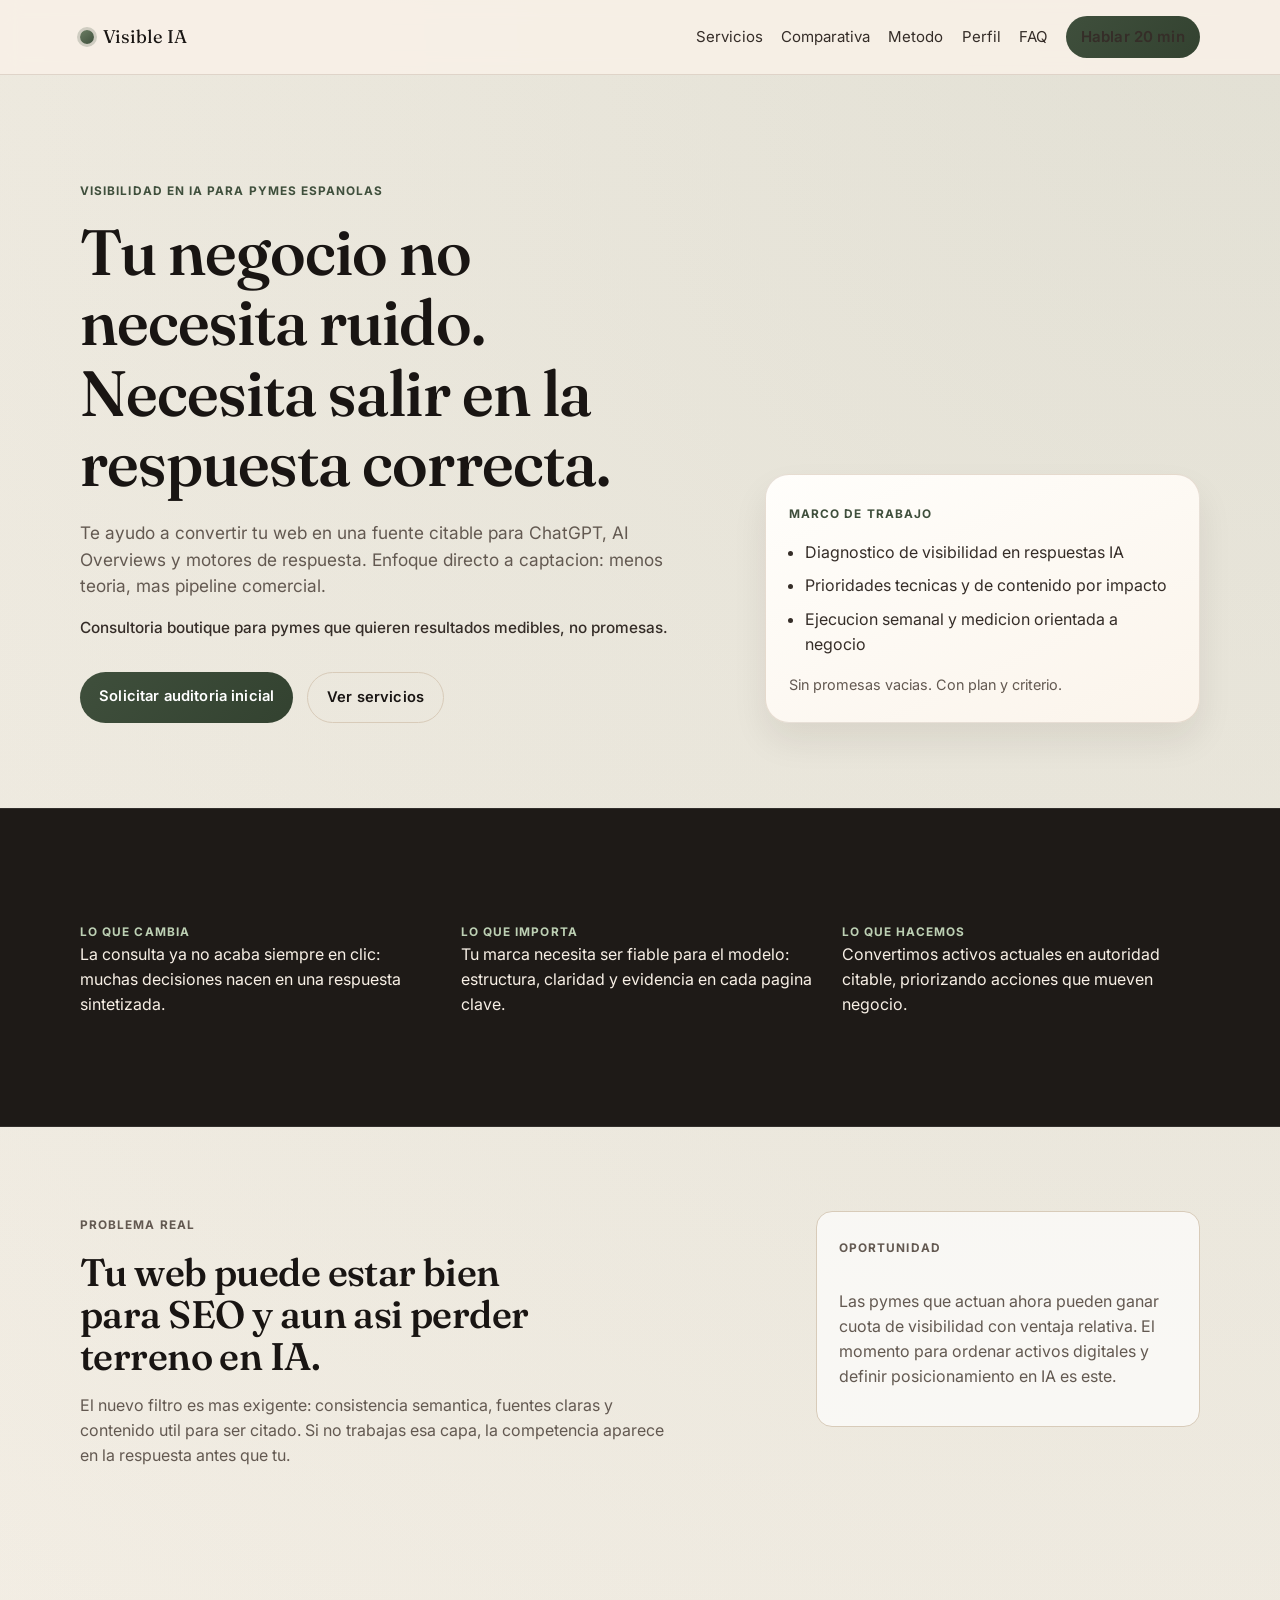
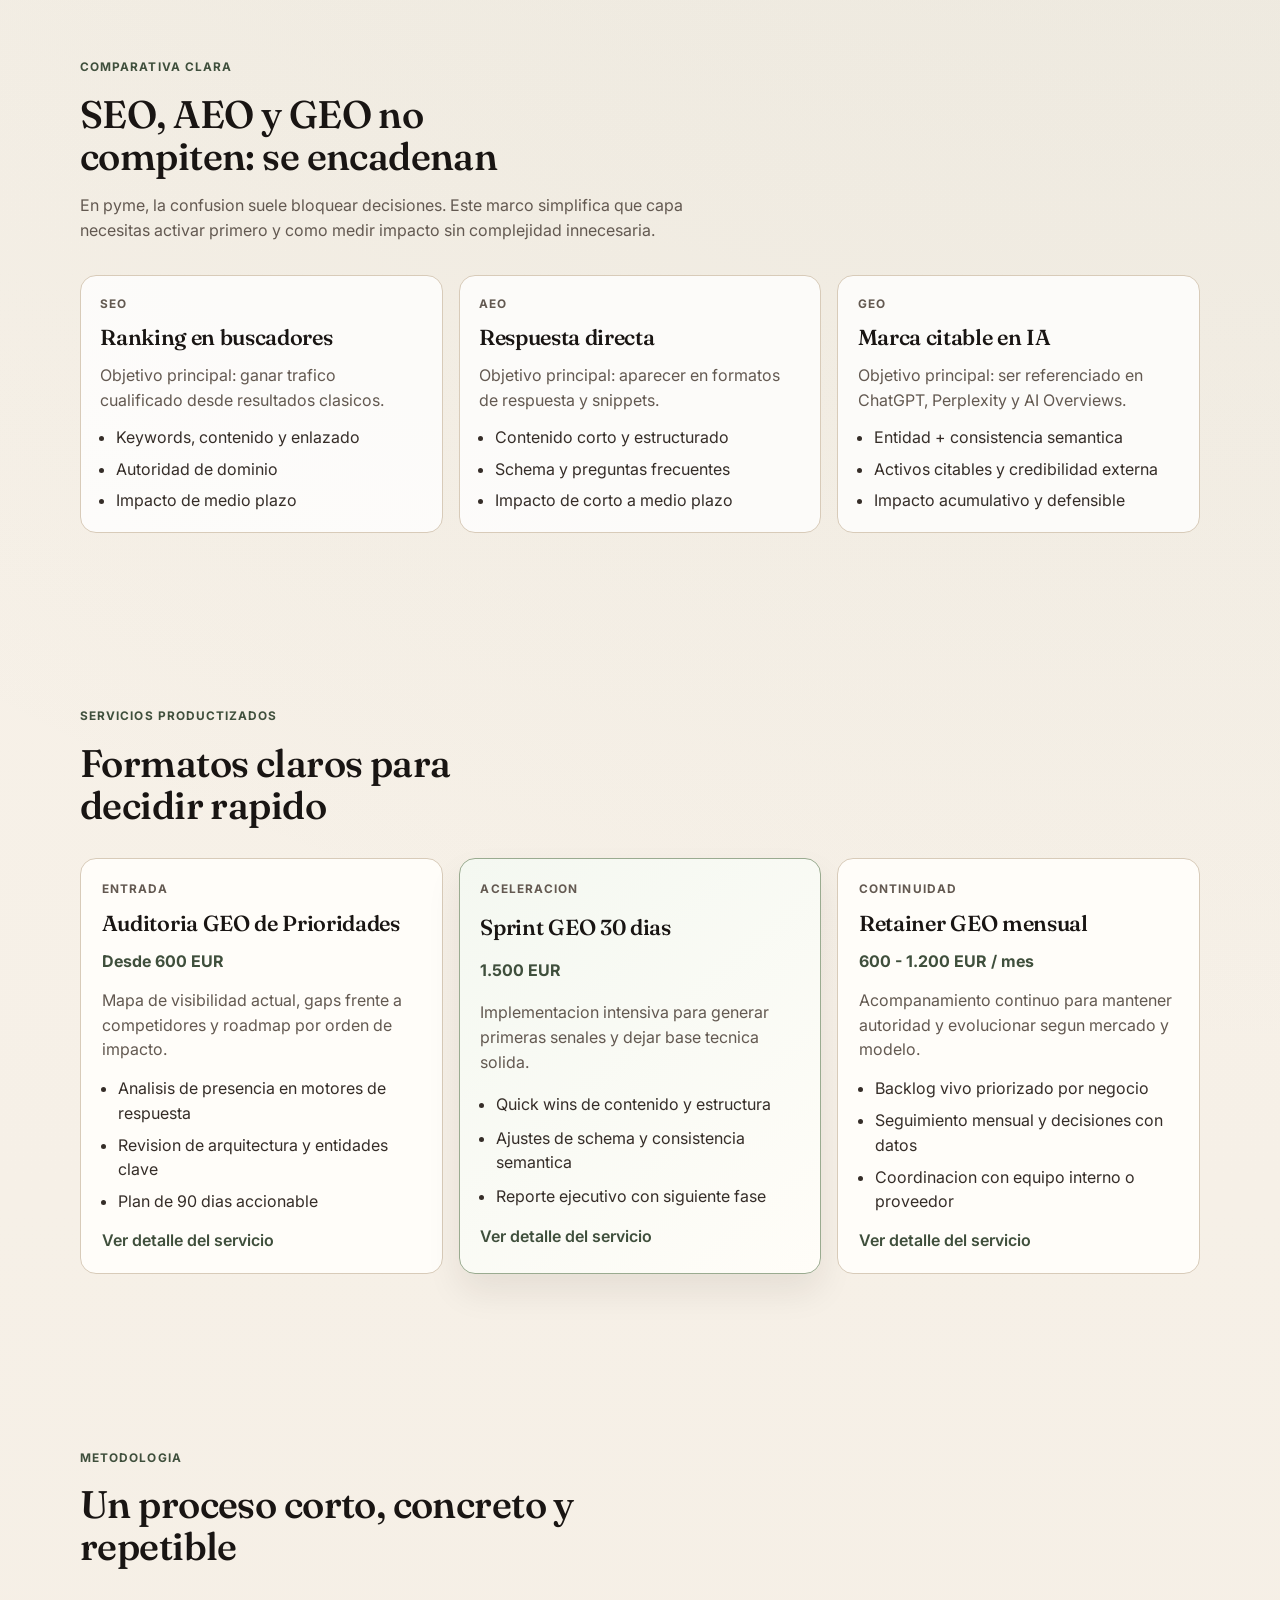
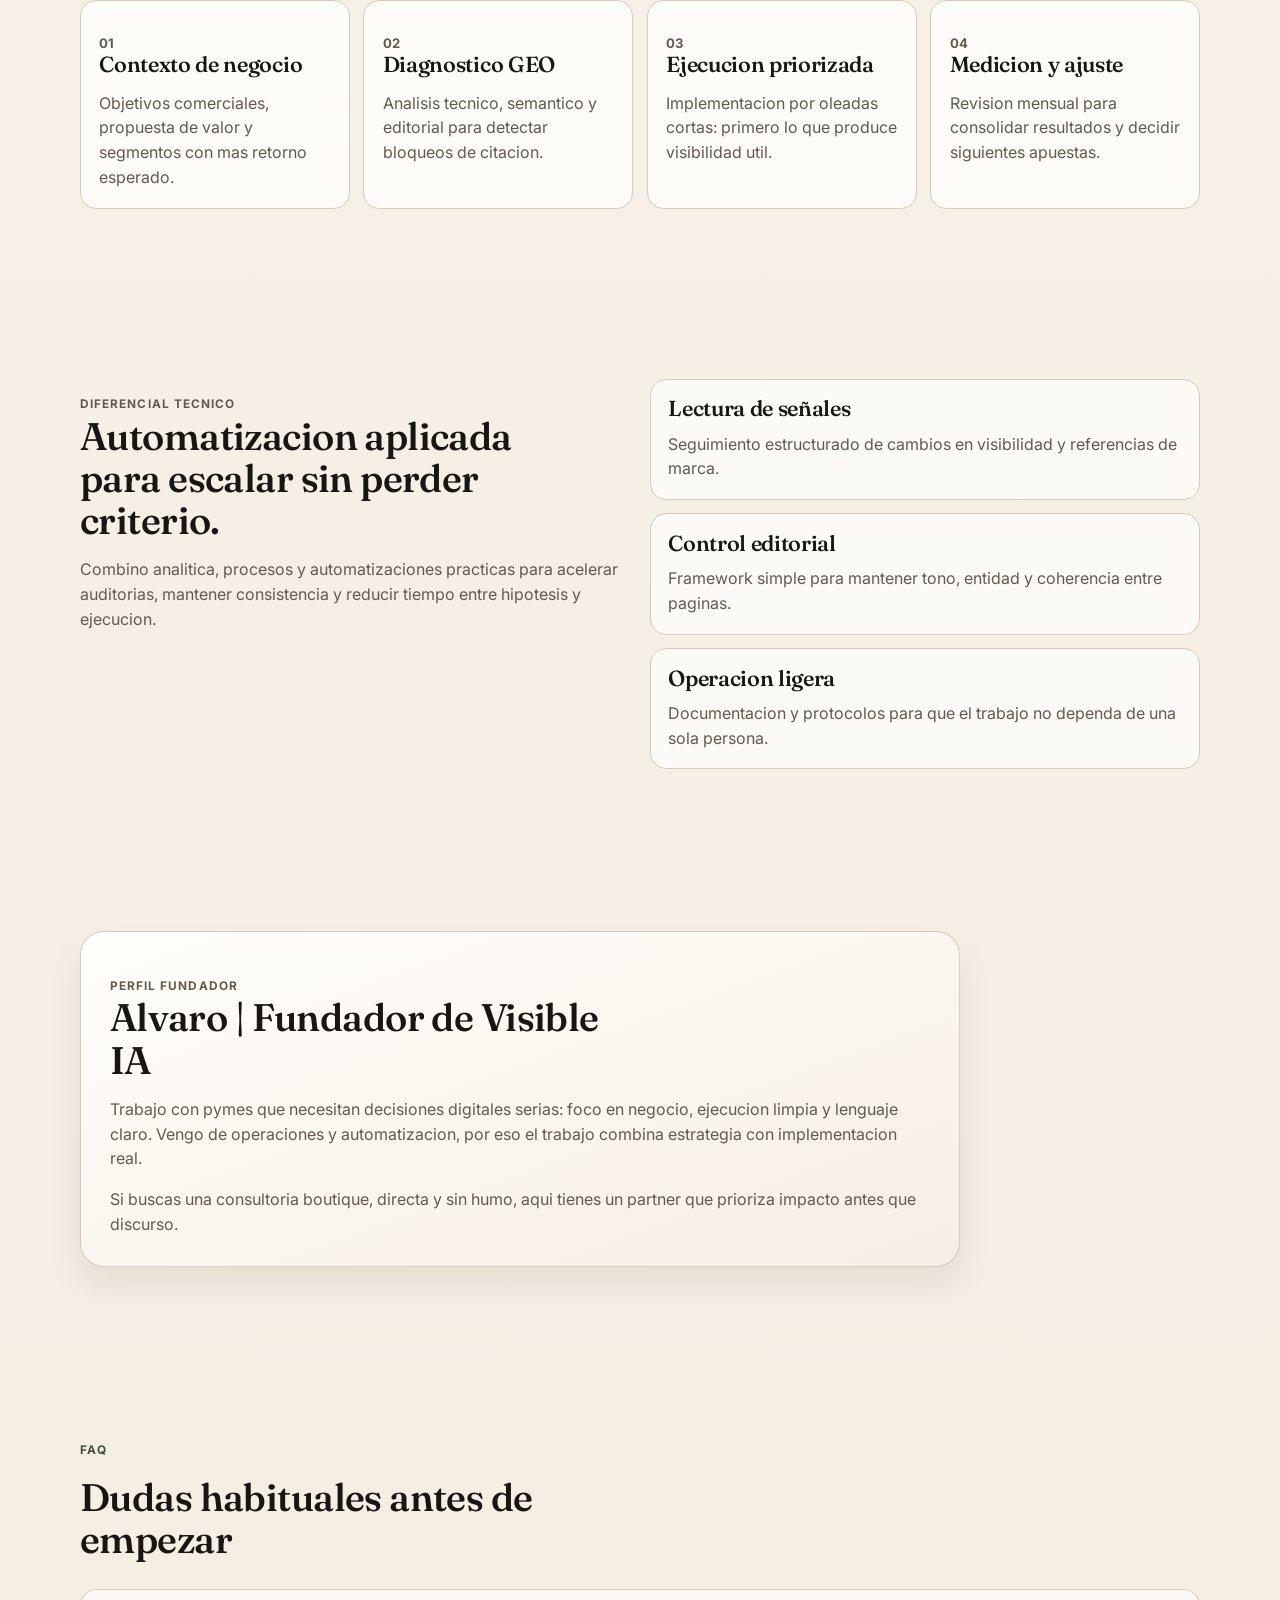
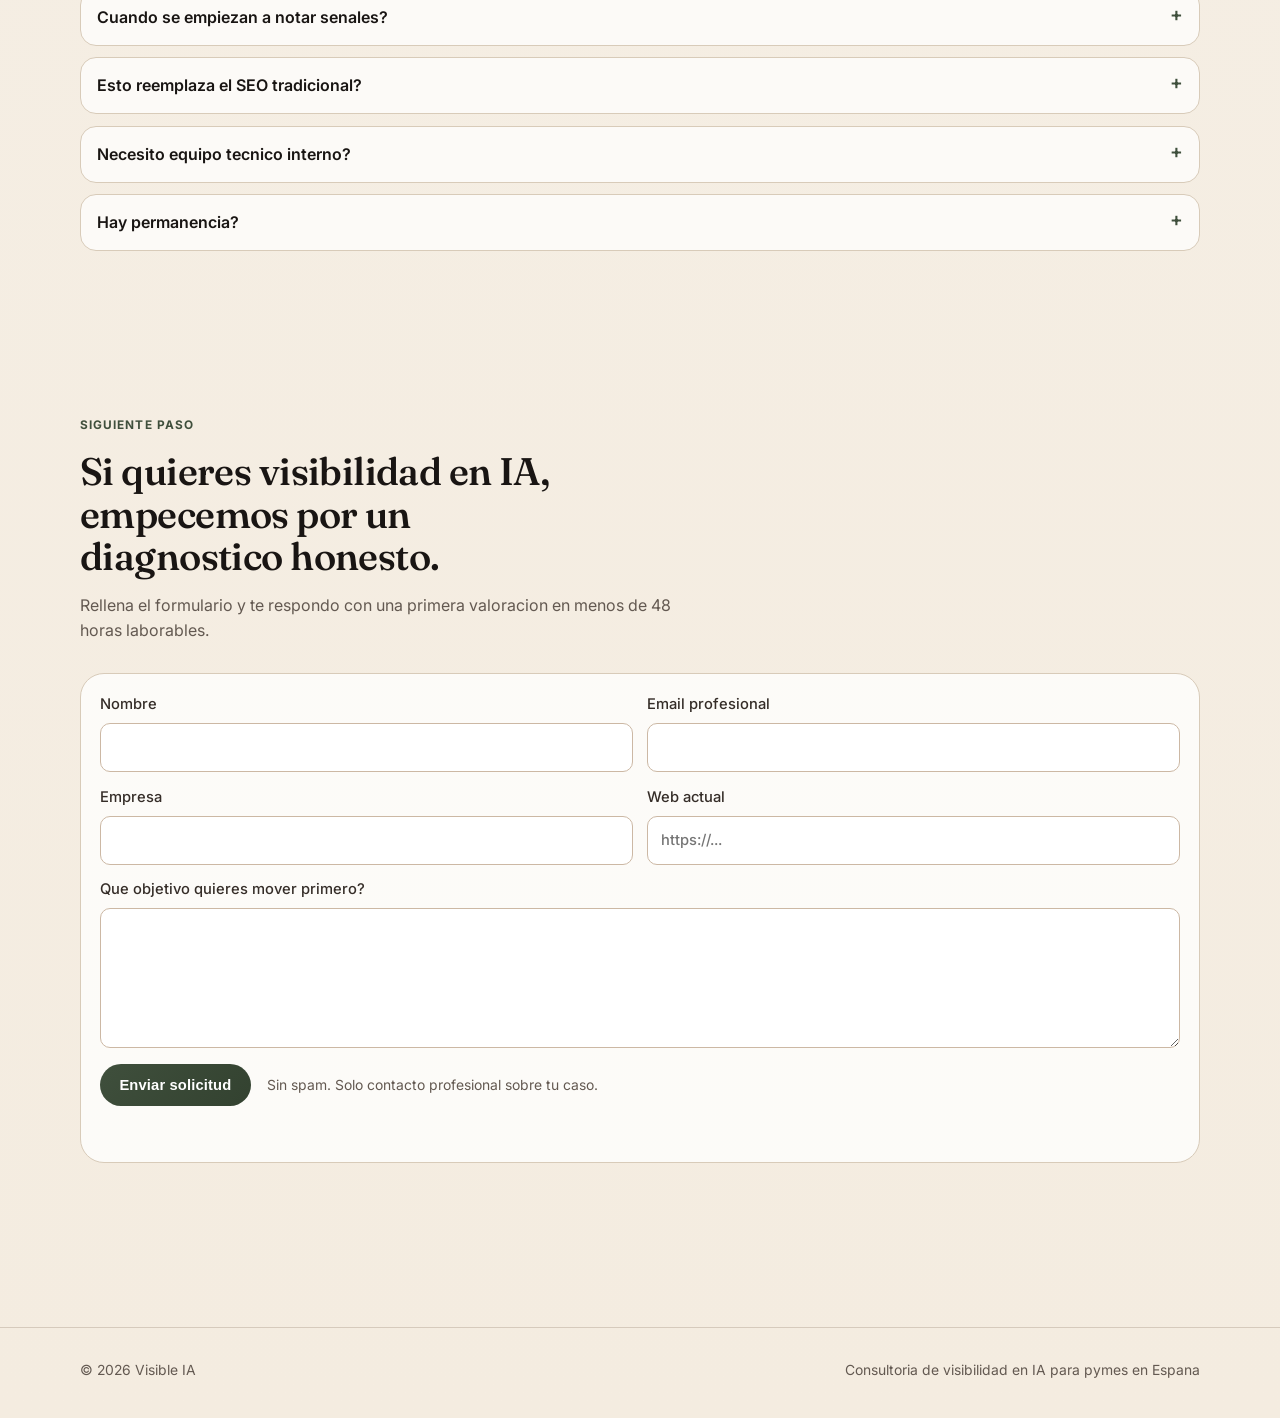
==== index.html @ 73c17ad8 "Add files via upload" ====
<!doctype html>
<html lang="es">
  <head>
    <meta charset="UTF-8" />
    <meta name="viewport" content="width=device-width, initial-scale=1.0" />
    <title>Visible IA | Consultoria de Visibilidad en IA para pymes</title>
    <meta
      name="description"
      content="Visible IA ayuda a pymes espanolas a ganar visibilidad en ChatGPT, Google AI Overviews y Perplexity con estrategia, ejecucion y foco en negocio."
    />
    <link rel="canonical" href="https://visibleia.es/" />
    <link rel="preconnect" href="https://fonts.googleapis.com" />
    <link rel="preconnect" href="https://fonts.gstatic.com" crossorigin />
    <link
      href="https://fonts.googleapis.com/css2?family=Fraunces:opsz,wght,SOFT,WONK@9..144,400..700,100,0..1&family=Inter:wght@400;500;600;700&display=swap"
      rel="stylesheet"
    />
    <link rel="stylesheet" href="./styles.css" />
    <script type="application/ld+json">
      {
        "@context": "https://schema.org",
        "@type": "ProfessionalService",
        "name": "Visible IA",
        "url": "https://visibleia.es/",
        "description": "Consultoria de visibilidad en IA para pymes espanolas.",
        "areaServed": "ES",
        "serviceType": "Consultoria de visibilidad en motores de respuesta IA",
        "founder": {
          "@type": "Person",
          "name": "Alvaro"
        }
      }
    </script>
  </head>
  <body>
    <a class="skip-link" href="#contenido">Saltar al contenido</a>
    <header class="topbar" id="inicio">
      <div class="shell topbar-inner">
        <a class="brand" href="#inicio" aria-label="Inicio Visible IA">
          <span class="brand-mark"></span>
          Visible IA
        </a>
        <button
          class="menu-toggle"
          type="button"
          aria-expanded="false"
          aria-controls="main-nav"
          aria-label="Abrir menu principal"
        >
          Menu
        </button>
        <nav id="main-nav" class="main-nav">
          <a href="#servicios">Servicios</a>
          <a href="#comparativa">Comparativa</a>
          <a href="#metodo">Metodo</a>
          <a href="#fundador">Perfil</a>
          <a href="#faq">FAQ</a>
          <a href="#contacto" class="btn btn-small">Hablar 20 min</a>
        </nav>
      </div>
    </header>

    <main id="contenido">
      <section class="hero shell">
        <div class="hero-copy">
          <p class="eyebrow">Visibilidad en IA para pymes espanolas</p>
          <h1>Tu negocio no necesita ruido. Necesita salir en la respuesta correcta.</h1>
          <p class="lead">
            Te ayudo a convertir tu web en una fuente citable para ChatGPT, AI
            Overviews y motores de respuesta. Enfoque directo a captacion: menos
            teoria, mas pipeline comercial.
          </p>
          <p class="hero-proof">
            Consultoria boutique para pymes que quieren resultados medibles, no promesas.
          </p>
          <div class="hero-actions">
            <a class="btn" href="#contacto">Solicitar auditoria inicial</a>
            <a class="btn btn-ghost" href="#servicios">Ver servicios</a>
          </div>
        </div>
        <aside class="hero-panel" aria-label="Contexto de impacto GEO">
          <p class="panel-label">Marco de trabajo</p>
          <ul>
            <li>Diagnostico de visibilidad en respuestas IA</li>
            <li>Prioridades tecnicas y de contenido por impacto</li>
            <li>Ejecucion semanal y medicion orientada a negocio</li>
          </ul>
          <div class="panel-footnote">Sin promesas vacias. Con plan y criterio.</div>
        </aside>
      </section>

      <section class="insights-band">
        <div class="shell insights-grid">
          <article>
            <p class="insight-kicker">Lo que cambia</p>
            <p>La consulta ya no acaba siempre en clic: muchas decisiones nacen en una respuesta sintetizada.</p>
          </article>
          <article>
            <p class="insight-kicker">Lo que importa</p>
            <p>Tu marca necesita ser fiable para el modelo: estructura, claridad y evidencia en cada pagina clave.</p>
          </article>
          <article>
            <p class="insight-kicker">Lo que hacemos</p>
            <p>Convertimos activos actuales en autoridad citable, priorizando acciones que mueven negocio.</p>
          </article>
        </div>
      </section>

      <section class="shell problem-opportunity" aria-labelledby="problema-oportunidad">
        <div>
          <p class="section-label">Problema real</p>
          <h2 id="problema-oportunidad">Tu web puede estar bien para SEO y aun asi perder terreno en IA.</h2>
          <p>
            El nuevo filtro es mas exigente: consistencia semantica, fuentes claras y contenido util para ser citado.
            Si no trabajas esa capa, la competencia aparece en la respuesta antes que tu.
          </p>
        </div>
        <div class="opportunity-card">
          <p class="section-label">Oportunidad</p>
          <p>
            Las pymes que actuan ahora pueden ganar cuota de visibilidad con ventaja relativa.
            El momento para ordenar activos digitales y definir posicionamiento en IA es este.
          </p>
        </div>
      </section>

      <section class="shell comparison" id="comparativa">
        <div class="section-head">
          <p class="section-label">Comparativa clara</p>
          <h2>SEO, AEO y GEO no compiten: se encadenan</h2>
          <p>
            En pyme, la confusion suele bloquear decisiones. Este marco simplifica que capa
            necesitas activar primero y como medir impacto sin complejidad innecesaria.
          </p>
        </div>
        <div class="comparison-grid" role="list" aria-label="Comparativa SEO AEO GEO">
          <article class="comparison-card" role="listitem">
            <p class="card-tag">SEO</p>
            <h3>Ranking en buscadores</h3>
            <p>Objetivo principal: ganar trafico cualificado desde resultados clasicos.</p>
            <ul>
              <li>Keywords, contenido y enlazado</li>
              <li>Autoridad de dominio</li>
              <li>Impacto de medio plazo</li>
            </ul>
          </article>
          <article class="comparison-card" role="listitem">
            <p class="card-tag">AEO</p>
            <h3>Respuesta directa</h3>
            <p>Objetivo principal: aparecer en formatos de respuesta y snippets.</p>
            <ul>
              <li>Contenido corto y estructurado</li>
              <li>Schema y preguntas frecuentes</li>
              <li>Impacto de corto a medio plazo</li>
            </ul>
          </article>
          <article class="comparison-card featured" role="listitem">
            <p class="card-tag">GEO</p>
            <h3>Marca citable en IA</h3>
            <p>Objetivo principal: ser referenciado en ChatGPT, Perplexity y AI Overviews.</p>
            <ul>
              <li>Entidad + consistencia semantica</li>
              <li>Activos citables y credibilidad externa</li>
              <li>Impacto acumulativo y defensible</li>
            </ul>
          </article>
        </div>
      </section>

      <section class="shell services" id="servicios">
        <div class="section-head">
          <p class="section-label">Servicios productizados</p>
          <h2>Formatos claros para decidir rapido</h2>
        </div>
        <div class="service-grid">
          <article class="service-card">
            <p class="card-tag">Entrada</p>
            <h3>Auditoria GEO de Prioridades</h3>
            <p class="price">Desde 600 EUR</p>
            <p>Mapa de visibilidad actual, gaps frente a competidores y roadmap por orden de impacto.</p>
            <ul>
              <li>Analisis de presencia en motores de respuesta</li>
              <li>Revision de arquitectura y entidades clave</li>
              <li>Plan de 90 dias accionable</li>
            </ul>
            <p><a class="link-service" href="./auditoria-visibilidad-ia.html">Ver detalle del servicio</a></p>
          </article>
          <article class="service-card featured">
            <p class="card-tag">Aceleracion</p>
            <h3>Sprint GEO 30 dias</h3>
            <p class="price">1.500 EUR</p>
            <p>Implementacion intensiva para generar primeras senales y dejar base tecnica solida.</p>
            <ul>
              <li>Quick wins de contenido y estructura</li>
              <li>Ajustes de schema y consistencia semantica</li>
              <li>Reporte ejecutivo con siguiente fase</li>
            </ul>
            <p><a class="link-service" href="./sprint-visibilidad-ia-30-dias.html">Ver detalle del servicio</a></p>
          </article>
          <article class="service-card">
            <p class="card-tag">Continuidad</p>
            <h3>Retainer GEO mensual</h3>
            <p class="price">600 - 1.200 EUR / mes</p>
            <p>Acompanamiento continuo para mantener autoridad y evolucionar segun mercado y modelo.</p>
            <ul>
              <li>Backlog vivo priorizado por negocio</li>
              <li>Seguimiento mensual y decisiones con datos</li>
              <li>Coordinacion con equipo interno o proveedor</li>
            </ul>
            <p><a class="link-service" href="./retainer-visibilidad-ia.html">Ver detalle del servicio</a></p>
          </article>
        </div>
      </section>

      <section class="shell method" id="metodo">
        <div class="section-head">
          <p class="section-label">Metodologia</p>
          <h2>Un proceso corto, concreto y repetible</h2>
        </div>
        <ol class="method-grid">
          <li>
            <p class="step-index">01</p>
            <h3>Contexto de negocio</h3>
            <p>Objetivos comerciales, propuesta de valor y segmentos con mas retorno esperado.</p>
          </li>
          <li>
            <p class="step-index">02</p>
            <h3>Diagnostico GEO</h3>
            <p>Analisis tecnico, semantico y editorial para detectar bloqueos de citacion.</p>
          </li>
          <li>
            <p class="step-index">03</p>
            <h3>Ejecucion priorizada</h3>
            <p>Implementacion por oleadas cortas: primero lo que produce visibilidad util.</p>
          </li>
          <li>
            <p class="step-index">04</p>
            <h3>Medicion y ajuste</h3>
            <p>Revision mensual para consolidar resultados y decidir siguientes apuestas.</p>
          </li>
        </ol>
      </section>

      <section class="shell technical-edge">
        <div class="edge-copy">
          <p class="section-label">Diferencial tecnico</p>
          <h2>Automatizacion aplicada para escalar sin perder criterio.</h2>
          <p>
            Combino analitica, procesos y automatizaciones practicas para acelerar auditorias,
            mantener consistencia y reducir tiempo entre hipotesis y ejecucion.
          </p>
        </div>
        <div class="edge-points">
          <article>
            <h3>Lectura de señales</h3>
            <p>Seguimiento estructurado de cambios en visibilidad y referencias de marca.</p>
          </article>
          <article>
            <h3>Control editorial</h3>
            <p>Framework simple para mantener tono, entidad y coherencia entre paginas.</p>
          </article>
          <article>
            <h3>Operacion ligera</h3>
            <p>Documentacion y protocolos para que el trabajo no dependa de una sola persona.</p>
          </article>
        </div>
      </section>

      <section class="shell founder" id="fundador">
        <div class="founder-card">
          <p class="section-label">Perfil fundador</p>
          <h2>Alvaro | Fundador de Visible IA</h2>
          <p>
            Trabajo con pymes que necesitan decisiones digitales serias: foco en negocio,
            ejecucion limpia y lenguaje claro. Vengo de operaciones y automatizacion, por eso
            el trabajo combina estrategia con implementacion real.
          </p>
          <p>
            Si buscas una consultoria boutique, directa y sin humo, aqui tienes un partner
            que prioriza impacto antes que discurso.
          </p>
        </div>
      </section>

      <section class="shell faq" id="faq">
        <div class="section-head">
          <p class="section-label">FAQ</p>
          <h2>Dudas habituales antes de empezar</h2>
        </div>
        <div class="faq-list">
          <details>
            <summary>Cuando se empiezan a notar senales?</summary>
            <p>Depende del punto de partida, pero normalmente se ven cambios iniciales entre 4 y 8 semanas.</p>
          </details>
          <details>
            <summary>Esto reemplaza el SEO tradicional?</summary>
            <p>No. GEO se apoya en SEO, pero adapta activos para que tambien sean utiles en motores generativos.</p>
          </details>
          <details>
            <summary>Necesito equipo tecnico interno?</summary>
            <p>No es obligatorio. Podemos trabajar con tu equipo actual o con proveedores externos.</p>
          </details>
          <details>
            <summary>Hay permanencia?</summary>
            <p>No. Cada servicio tiene alcance y entregables definidos para que decidas por resultados.</p>
          </details>
        </div>
      </section>

      <section class="shell closing-cta" id="contacto">
        <div class="section-head">
          <p class="section-label">Siguiente paso</p>
          <h2>Si quieres visibilidad en IA, empecemos por un diagnostico honesto.</h2>
          <p>Rellena el formulario y te respondo con una primera valoracion en menos de 48 horas laborables.</p>
        </div>
        <form id="lead-form" novalidate>
          <div class="form-grid">
            <label>
              Nombre
              <input type="text" name="nombre" autocomplete="name" required />
            </label>
            <label>
              Email profesional
              <input type="email" name="email" autocomplete="email" required />
            </label>
            <label>
              Empresa
              <input type="text" name="empresa" autocomplete="organization" required />
            </label>
            <label>
              Web actual
              <input type="url" name="web" placeholder="https://..." />
            </label>
            <label class="full">
              Que objetivo quieres mover primero?
              <textarea name="objetivo" rows="5" required></textarea>
            </label>
          </div>
          <div class="form-actions">
            <button class="btn" type="submit">Enviar solicitud</button>
            <p class="microcopy">Sin spam. Solo contacto profesional sobre tu caso.</p>
          </div>
          <p id="form-message" class="form-message" role="status" aria-live="polite"></p>
        </form>
      </section>
    </main>

    <footer>
      <div class="shell footer-inner">
        <p>© <span id="year"></span> Visible IA</p>
        <p>Consultoria de visibilidad en IA para pymes en Espana</p>
      </div>
    </footer>

    <script src="./script.js"></script>
  </body>
</html>
---- styles.css ----
:root {
  --cream: #f6f0e7;
  --cream-deep: #eadfce;
  --ink: #191513;
  --ink-soft: #352d28;
  --muted: #635951;
  --accent: #3f4f3c;
  --accent-soft: #6b7d63;
  --line: #d8cbb9;
  --card: #fffdf9;
  --ok: #2d6c4a;
  --error: #9d2c2c;
  --radius-s: 10px;
  --radius-m: 16px;
  --radius-l: 24px;
  --shadow: 0 18px 35px rgba(33, 23, 13, 0.08);
}

*,
*::before,
*::after {
  box-sizing: border-box;
}

html {
  scroll-behavior: smooth;
}

body {
  margin: 0;
  font-family: "Inter", sans-serif;
  color: var(--ink);
  line-height: 1.55;
  background:
    radial-gradient(circle at top right, rgba(107, 125, 99, 0.16), transparent 42%),
    linear-gradient(180deg, #f9f3ea 0%, var(--cream) 45%, #f4ece0 100%);
}

a {
  color: inherit;
}

.shell {
  width: min(1120px, 92vw);
  margin: 0 auto;
}

.skip-link {
  position: absolute;
  left: 1rem;
  top: -6rem;
  padding: 0.6rem 0.8rem;
  background: var(--ink);
  color: #fff;
  border-radius: var(--radius-s);
  text-decoration: none;
  z-index: 10;
}

.skip-link:focus-visible {
  top: 1rem;
}

.topbar {
  position: sticky;
  top: 0;
  z-index: 5;
  border-bottom: 1px solid rgba(129, 105, 86, 0.2);
  background: rgba(248, 241, 231, 0.87);
  backdrop-filter: blur(10px);
}

.topbar-inner {
  min-height: 74px;
  display: flex;
  align-items: center;
  justify-content: space-between;
  gap: 1rem;
}

.brand {
  display: inline-flex;
  align-items: center;
  gap: 0.55rem;
  text-decoration: none;
  font-family: "Fraunces", serif;
  font-size: 1.15rem;
}

.brand-mark {
  width: 14px;
  aspect-ratio: 1;
  border-radius: 50%;
  background: linear-gradient(140deg, var(--accent-soft), var(--accent));
  box-shadow: 0 0 0 3px rgba(63, 79, 60, 0.22);
}

.main-nav {
  display: flex;
  align-items: center;
  gap: 1.15rem;
}

.main-nav a {
  text-decoration: none;
  font-size: 0.94rem;
  color: var(--ink-soft);
  transition: color 0.25s ease;
}

.main-nav a:hover {
  color: var(--ink);
}

.menu-toggle {
  display: none;
  border: 1px solid var(--line);
  background: #fff;
  color: var(--ink);
  border-radius: 999px;
  padding: 0.45rem 0.85rem;
  font: inherit;
  font-size: 0.9rem;
}

main section {
  padding: 5.3rem 0;
}

h1,
h2,
h3 {
  margin: 0;
  font-family: "Fraunces", serif;
  font-weight: 550;
  letter-spacing: -0.015em;
  line-height: 1.1;
}

h1 {
  font-size: clamp(2rem, 5vw, 4.35rem);
  max-width: 14ch;
}

h2 {
  font-size: clamp(1.55rem, 3vw, 2.65rem);
  max-width: 20ch;
}

h3 {
  font-size: clamp(1.2rem, 1.7vw, 1.55rem);
}

.eyebrow,
.section-label,
.insight-kicker,
.panel-label,
.card-tag {
  display: inline-flex;
  margin: 0 0 1rem;
  text-transform: uppercase;
  letter-spacing: 0.09em;
  font-size: 0.74rem;
  font-weight: 700;
  color: var(--accent);
}

.lead {
  max-width: 55ch;
  font-size: 1.08rem;
  color: var(--muted);
  margin: 1.35rem 0 0;
}

.hero-proof {
  margin: 1rem 0 0;
  color: var(--ink-soft);
  font-size: 0.96rem;
  font-weight: 500;
}

.hero {
  display: grid;
  grid-template-columns: 1.2fr 0.8fr;
  gap: 2rem;
  align-items: end;
  padding-top: 6.4rem;
}

.hero-actions {
  margin-top: 2rem;
  display: flex;
  flex-wrap: wrap;
  gap: 0.85rem;
}

.btn {
  appearance: none;
  border: 0;
  border-radius: 999px;
  background: linear-gradient(130deg, var(--accent), #334230);
  color: #fff;
  padding: 0.82rem 1.2rem;
  text-decoration: none;
  font-size: 0.92rem;
  font-weight: 600;
  letter-spacing: 0.01em;
  cursor: pointer;
  transition:
    transform 0.25s ease,
    box-shadow 0.25s ease,
    background 0.25s ease;
}

.btn:hover {
  transform: translateY(-2px);
  box-shadow: 0 12px 24px rgba(51, 66, 48, 0.3);
}

.btn:focus-visible,
input:focus-visible,
textarea:focus-visible,
.menu-toggle:focus-visible,
summary:focus-visible {
  outline: 3px solid rgba(63, 79, 60, 0.36);
  outline-offset: 2px;
}

.btn-small {
  padding: 0.58rem 0.95rem;
}

.btn-ghost {
  background: transparent;
  border: 1px solid var(--line);
  color: var(--ink);
}

.btn-ghost:hover {
  box-shadow: none;
  background: rgba(255, 255, 255, 0.75);
}

.hero-panel {
  background: linear-gradient(155deg, #fffefb 0%, #fbf4eb 100%);
  border: 1px solid rgba(157, 127, 102, 0.23);
  border-radius: var(--radius-l);
  padding: 1.6rem 1.45rem;
  box-shadow: var(--shadow);
}

.hero-panel ul {
  margin: 0;
  padding-left: 1rem;
  color: var(--ink-soft);
  display: grid;
  gap: 0.55rem;
}

.panel-footnote {
  margin-top: 1.1rem;
  color: var(--muted);
  font-size: 0.9rem;
}

.insights-band {
  background: rgba(22, 18, 15, 0.96);
  color: #f8f0e6;
  border-block: 1px solid rgba(255, 255, 255, 0.09);
}

.insights-grid {
  display: grid;
  grid-template-columns: repeat(3, minmax(0, 1fr));
  gap: 1.4rem;
}

.insights-grid article {
  padding: 1.5rem 0;
}

.insight-kicker {
  color: #bdd0b4;
  margin-bottom: 0.6rem;
}

.insights-grid p {
  margin: 0;
}

.problem-opportunity {
  display: grid;
  grid-template-columns: 1.3fr 0.7fr;
  gap: 1.5rem;
  align-items: start;
}

.problem-opportunity p {
  max-width: 60ch;
  color: var(--muted);
}

.opportunity-card {
  padding: 1.35rem;
  border-radius: var(--radius-m);
  border: 1px solid var(--line);
  background: rgba(255, 255, 255, 0.68);
}

.section-head {
  max-width: 68ch;
}

.section-head > p:last-child {
  margin-top: 1rem;
  color: var(--muted);
  max-width: 62ch;
}

.service-grid {
  margin-top: 2rem;
  display: grid;
  grid-template-columns: repeat(3, minmax(0, 1fr));
  gap: 1rem;
}

.comparison-grid {
  margin-top: 2rem;
  display: grid;
  grid-template-columns: repeat(3, minmax(0, 1fr));
  gap: 1rem;
}

.comparison-card {
  border: 1px solid var(--line);
  border-radius: var(--radius-m);
  background: rgba(255, 255, 255, 0.8);
  padding: 1.2rem;
  display: grid;
  gap: 0.8rem;
}

.comparison-card p {
  margin: 0;
  color: var(--muted);
}

.comparison-card ul {
  margin: 0;
  padding-left: 1rem;
  color: var(--ink-soft);
  display: grid;
  gap: 0.4rem;
}

.service-card {
  border: 1px solid var(--line);
  border-radius: var(--radius-m);
  background: var(--card);
  padding: 1.3rem;
  display: grid;
  gap: 0.85rem;
  transition:
    transform 0.3s ease,
    border-color 0.3s ease;
}

.service-card:hover {
  transform: translateY(-4px);
  border-color: #c4ad97;
}

.service-card .price {
  margin: 0;
  font-weight: 700;
  color: var(--accent);
}

.service-card p {
  margin: 0;
  color: var(--muted);
}

.service-card ul {
  margin: 0;
  padding-left: 1rem;
  color: var(--ink-soft);
  display: grid;
  gap: 0.45rem;
}

.link-service {
  color: var(--accent);
  font-weight: 600;
  text-decoration: none;
  border-bottom: 1px solid transparent;
  transition: border-color 0.2s ease;
}

.link-service:hover {
  border-color: var(--accent);
}

.service-card.featured {
  background: linear-gradient(140deg, #f4f8f1 0%, #fffdf8 100%);
  border-color: #9aab90;
  box-shadow: var(--shadow);
}

.method-grid {
  margin: 2rem 0 0;
  padding: 0;
  list-style: none;
  display: grid;
  grid-template-columns: repeat(4, minmax(0, 1fr));
  gap: 0.85rem;
}

.method-grid li {
  background: rgba(255, 255, 255, 0.74);
  border: 1px solid var(--line);
  border-radius: var(--radius-m);
  padding: 1.15rem;
}

.step-index {
  margin: 0 0 0.8rem;
  color: var(--accent);
  font-weight: 700;
  font-size: 0.82rem;
}

.method-grid p {
  margin: 0.85rem 0 0;
  color: var(--muted);
}

.technical-edge {
  display: grid;
  grid-template-columns: 1fr 1fr;
  gap: 1.2rem;
  align-items: stretch;
}

.edge-copy p {
  margin: 1rem 0 0;
  color: var(--muted);
  max-width: 57ch;
}

.edge-points {
  display: grid;
  gap: 0.85rem;
}

.edge-points article {
  background: rgba(255, 255, 255, 0.7);
  border: 1px solid var(--line);
  border-radius: var(--radius-m);
  padding: 1.1rem;
}

.edge-points p {
  margin: 0.65rem 0 0;
  color: var(--muted);
}

.founder {
  padding-top: 4.8rem;
}

.founder-card {
  border: 1px solid rgba(128, 103, 80, 0.3);
  border-radius: var(--radius-l);
  background: linear-gradient(160deg, #fffefb 0%, #f6eee4 100%);
  box-shadow: var(--shadow);
  padding: 1.8rem;
  max-width: 880px;
}

.founder-card p {
  margin: 1rem 0 0;
  color: var(--muted);
}

.faq-list {
  margin-top: 1.8rem;
  display: grid;
  gap: 0.7rem;
}

details {
  border: 1px solid var(--line);
  border-radius: var(--radius-m);
  background: rgba(255, 255, 255, 0.73);
  padding: 0.95rem 1rem;
}

summary {
  cursor: pointer;
  font-weight: 600;
  list-style: none;
}

summary::-webkit-details-marker {
  display: none;
}

summary::after {
  content: "+";
  float: right;
  color: var(--accent);
  font-size: 1.2rem;
  line-height: 1;
}

details[open] summary::after {
  content: "-";
}

details p {
  margin: 0.7rem 0 0.2rem;
  color: var(--muted);
  max-width: 75ch;
}

.closing-cta {
  padding-top: 4.7rem;
}

form {
  margin-top: 1.9rem;
  border: 1px solid var(--line);
  border-radius: var(--radius-l);
  background: rgba(255, 255, 255, 0.78);
  padding: 1.2rem;
}

.form-grid {
  display: grid;
  grid-template-columns: 1fr 1fr;
  gap: 0.85rem;
}

label {
  display: grid;
  gap: 0.45rem;
  color: var(--ink-soft);
  font-size: 0.92rem;
  font-weight: 500;
}

label.full {
  grid-column: 1 / -1;
}

input,
textarea {
  width: 100%;
  border: 1px solid #ccb8a4;
  border-radius: var(--radius-s);
  background: #fff;
  font: inherit;
  padding: 0.75rem 0.82rem;
  color: var(--ink);
  transition:
    border-color 0.2s ease,
    box-shadow 0.2s ease;
}

input:hover,
textarea:hover {
  border-color: #b99a81;
}

textarea {
  resize: vertical;
  min-height: 130px;
}

.form-actions {
  margin-top: 1rem;
  display: flex;
  align-items: center;
  gap: 1rem;
  flex-wrap: wrap;
}

.microcopy {
  margin: 0;
  color: var(--muted);
  font-size: 0.87rem;
}

.form-message {
  min-height: 1.3rem;
  margin: 0.95rem 0 0;
  font-size: 0.92rem;
  color: var(--ink-soft);
}

.form-message.error {
  color: var(--error);
}

.form-message.success {
  color: var(--ok);
}

footer {
  border-top: 1px solid rgba(129, 105, 86, 0.26);
  margin-top: 5rem;
  padding: 1.1rem 0 1.4rem;
}

.footer-inner {
  display: flex;
  align-items: center;
  justify-content: space-between;
  flex-wrap: wrap;
  gap: 0.7rem;
  color: var(--muted);
  font-size: 0.87rem;
}

@media (max-width: 980px) {
  main section {
    padding: 4.4rem 0;
  }

  .hero,
  .problem-opportunity,
  .technical-edge {
    grid-template-columns: 1fr;
  }

  .service-grid {
    grid-template-columns: 1fr 1fr;
  }

  .comparison-grid {
    grid-template-columns: 1fr;
  }

  .method-grid {
    grid-template-columns: 1fr 1fr;
  }
}

@media (max-width: 760px) {
  .menu-toggle {
    display: inline-flex;
  }

  .main-nav {
    position: absolute;
    top: calc(100% + 0.45rem);
    right: 4vw;
    left: 4vw;
    padding: 0.8rem;
    border: 1px solid var(--line);
    border-radius: var(--radius-m);
    background: rgba(255, 252, 246, 0.98);
    box-shadow: var(--shadow);
    display: none;
    flex-direction: column;
    align-items: stretch;
    gap: 0.35rem;
  }

  .main-nav.is-open {
    display: flex;
  }

  .main-nav a {
    padding: 0.55rem;
    border-radius: 8px;
  }

  .main-nav a:hover {
    background: rgba(107, 125, 99, 0.16);
  }

  .hero {
    padding-top: 4.8rem;
  }

  .insights-grid {
    grid-template-columns: 1fr;
    gap: 0;
  }

  .insights-grid article {
    padding: 1.1rem 0;
    border-top: 1px solid rgba(255, 255, 255, 0.08);
  }

  .insights-grid article:first-child {
    border-top: 0;
  }

  .service-grid,
  .method-grid,
  .form-grid {
    grid-template-columns: 1fr;
  }

  form {
    padding: 1rem;
  }
}

@media (prefers-reduced-motion: reduce) {
  html {
    scroll-behavior: auto;
  }

  *,
  *::before,
  *::after {
    animation-duration: 0.01ms !important;
    animation-iteration-count: 1 !important;
    transition-duration: 0.01ms !important;
    scroll-behavior: auto !important;
  }
}
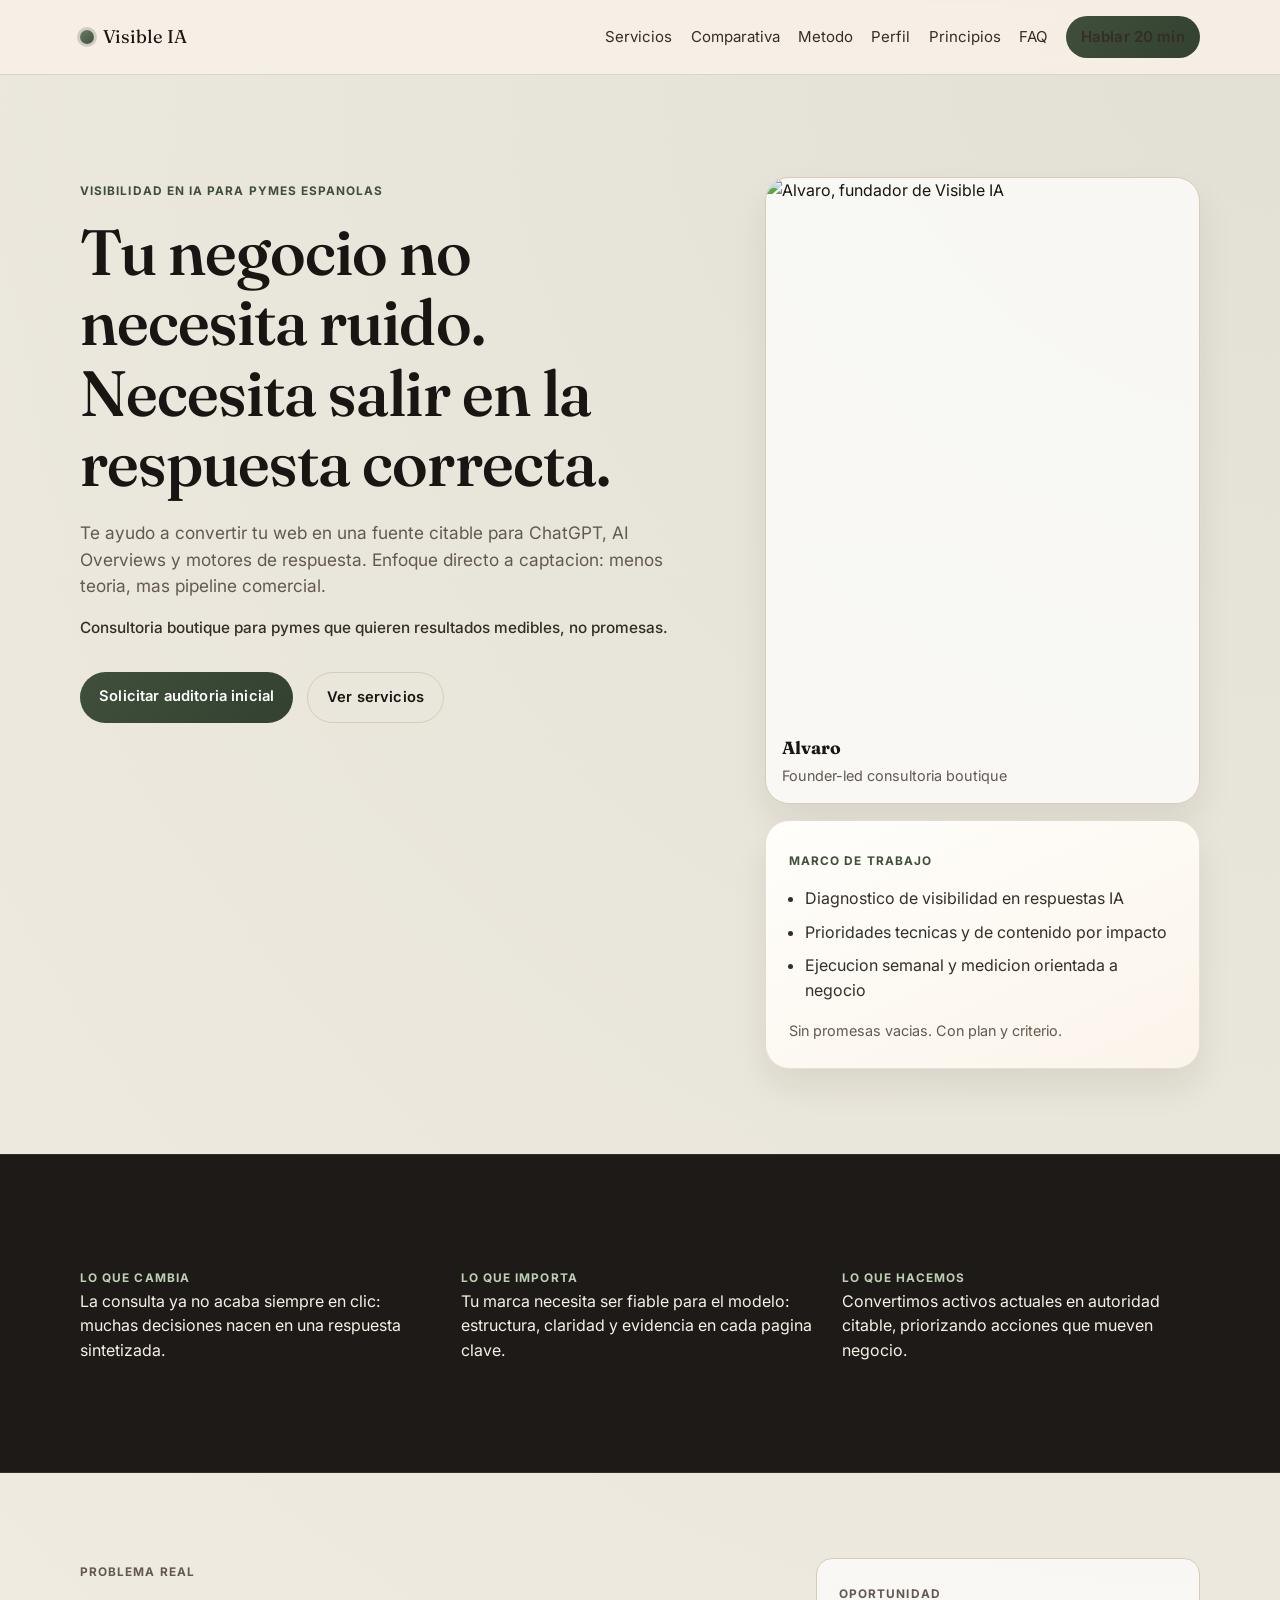
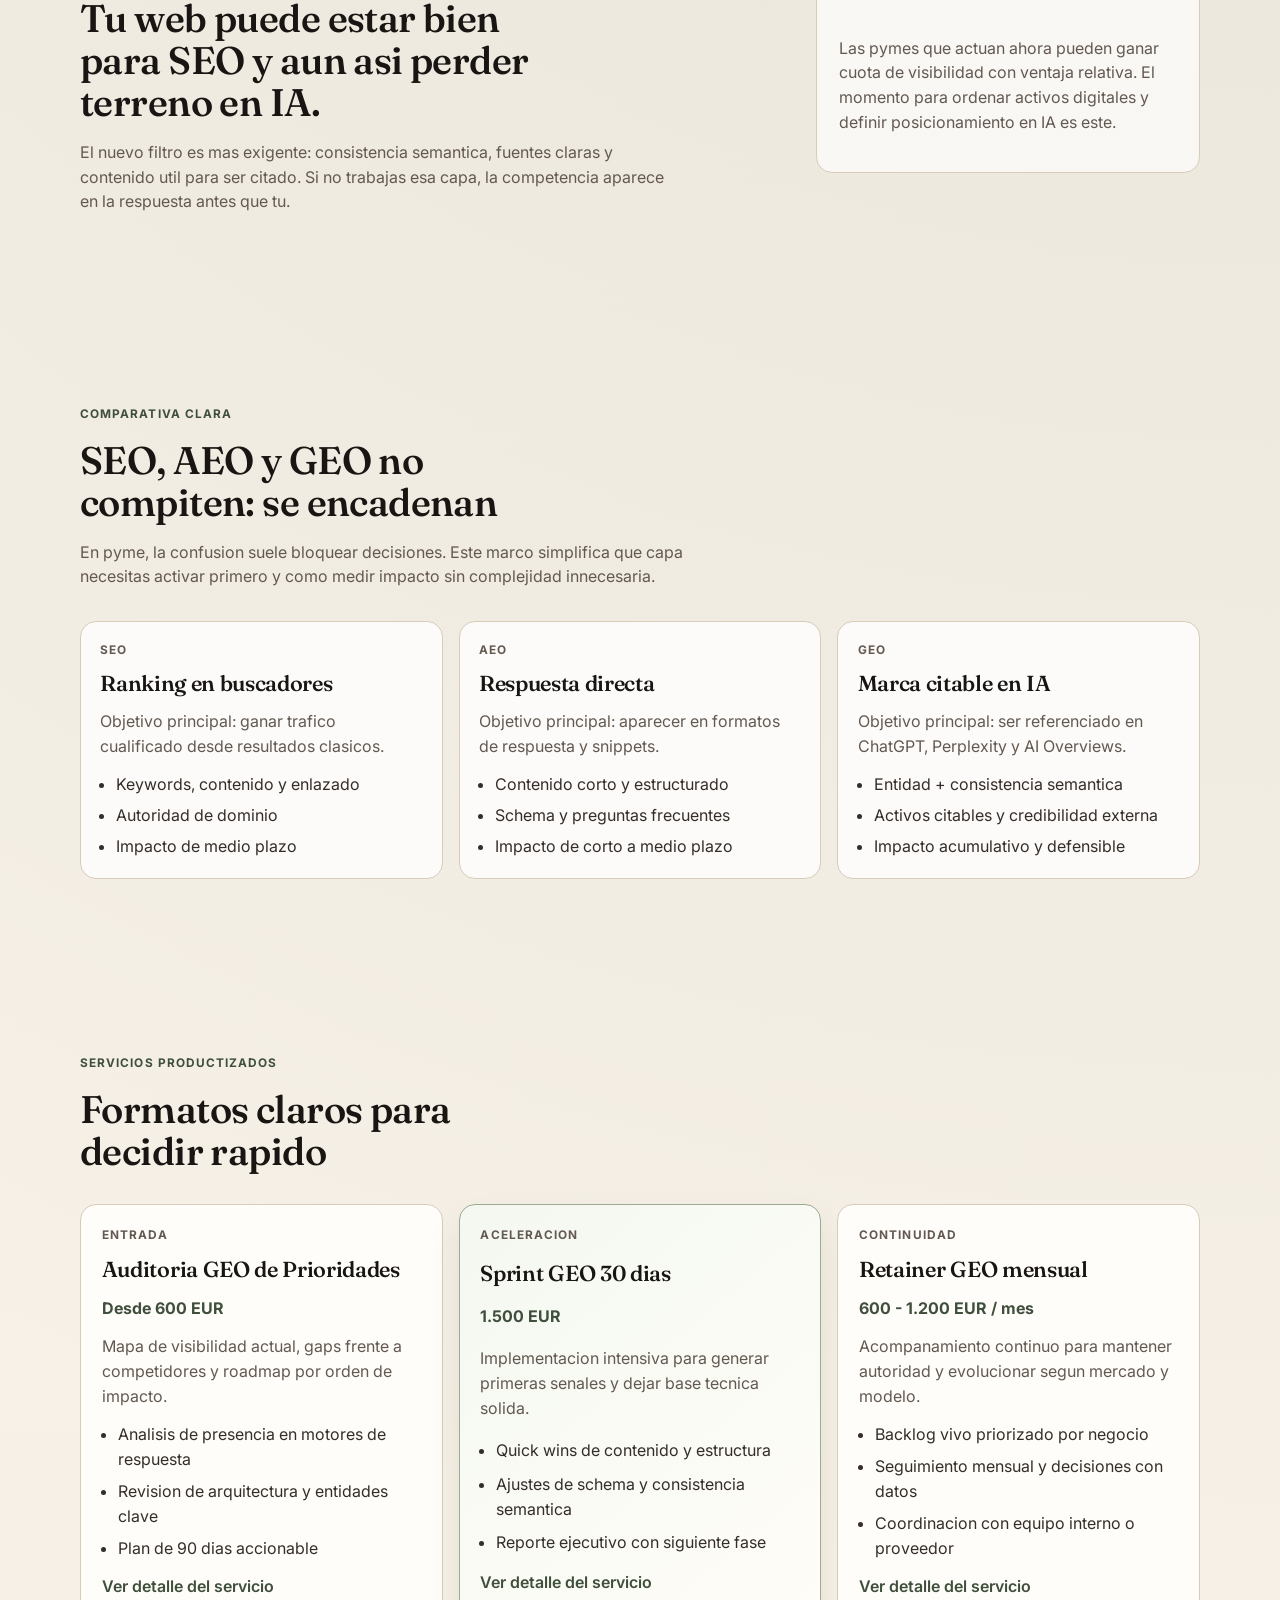
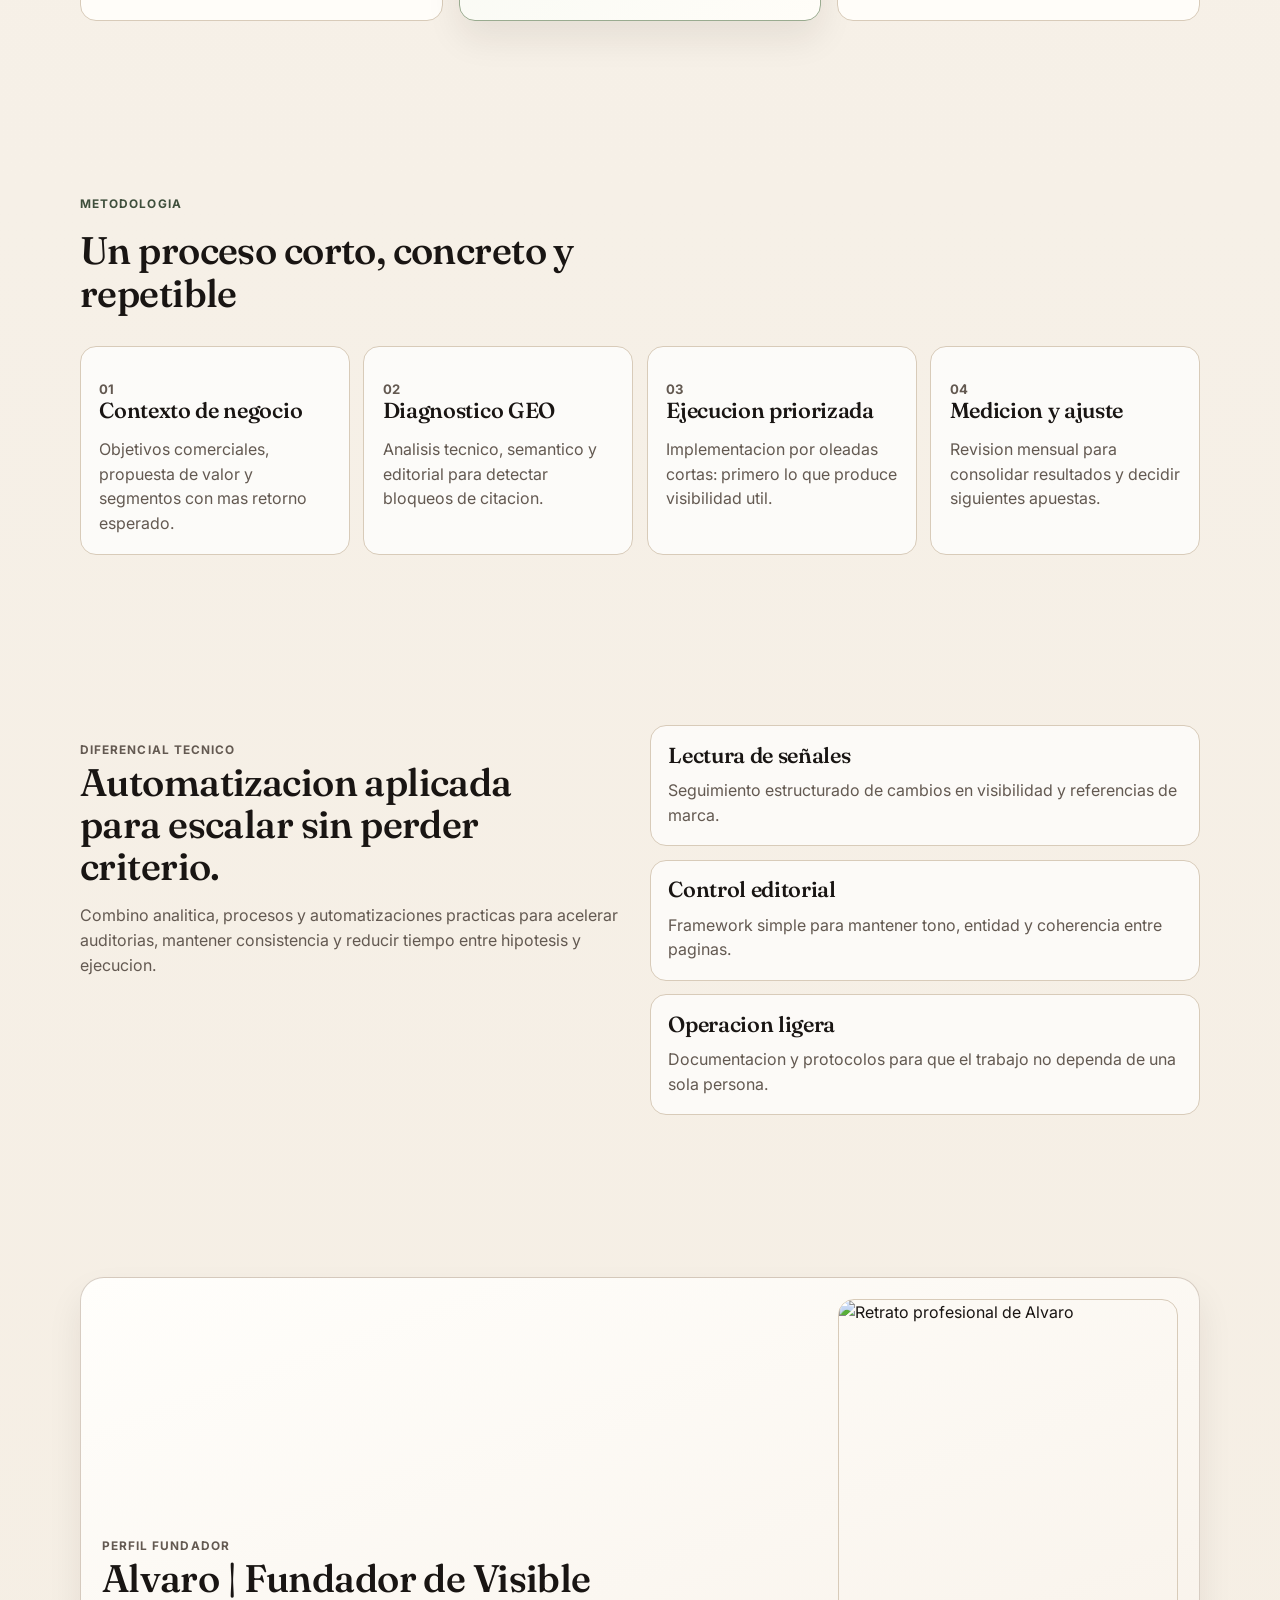
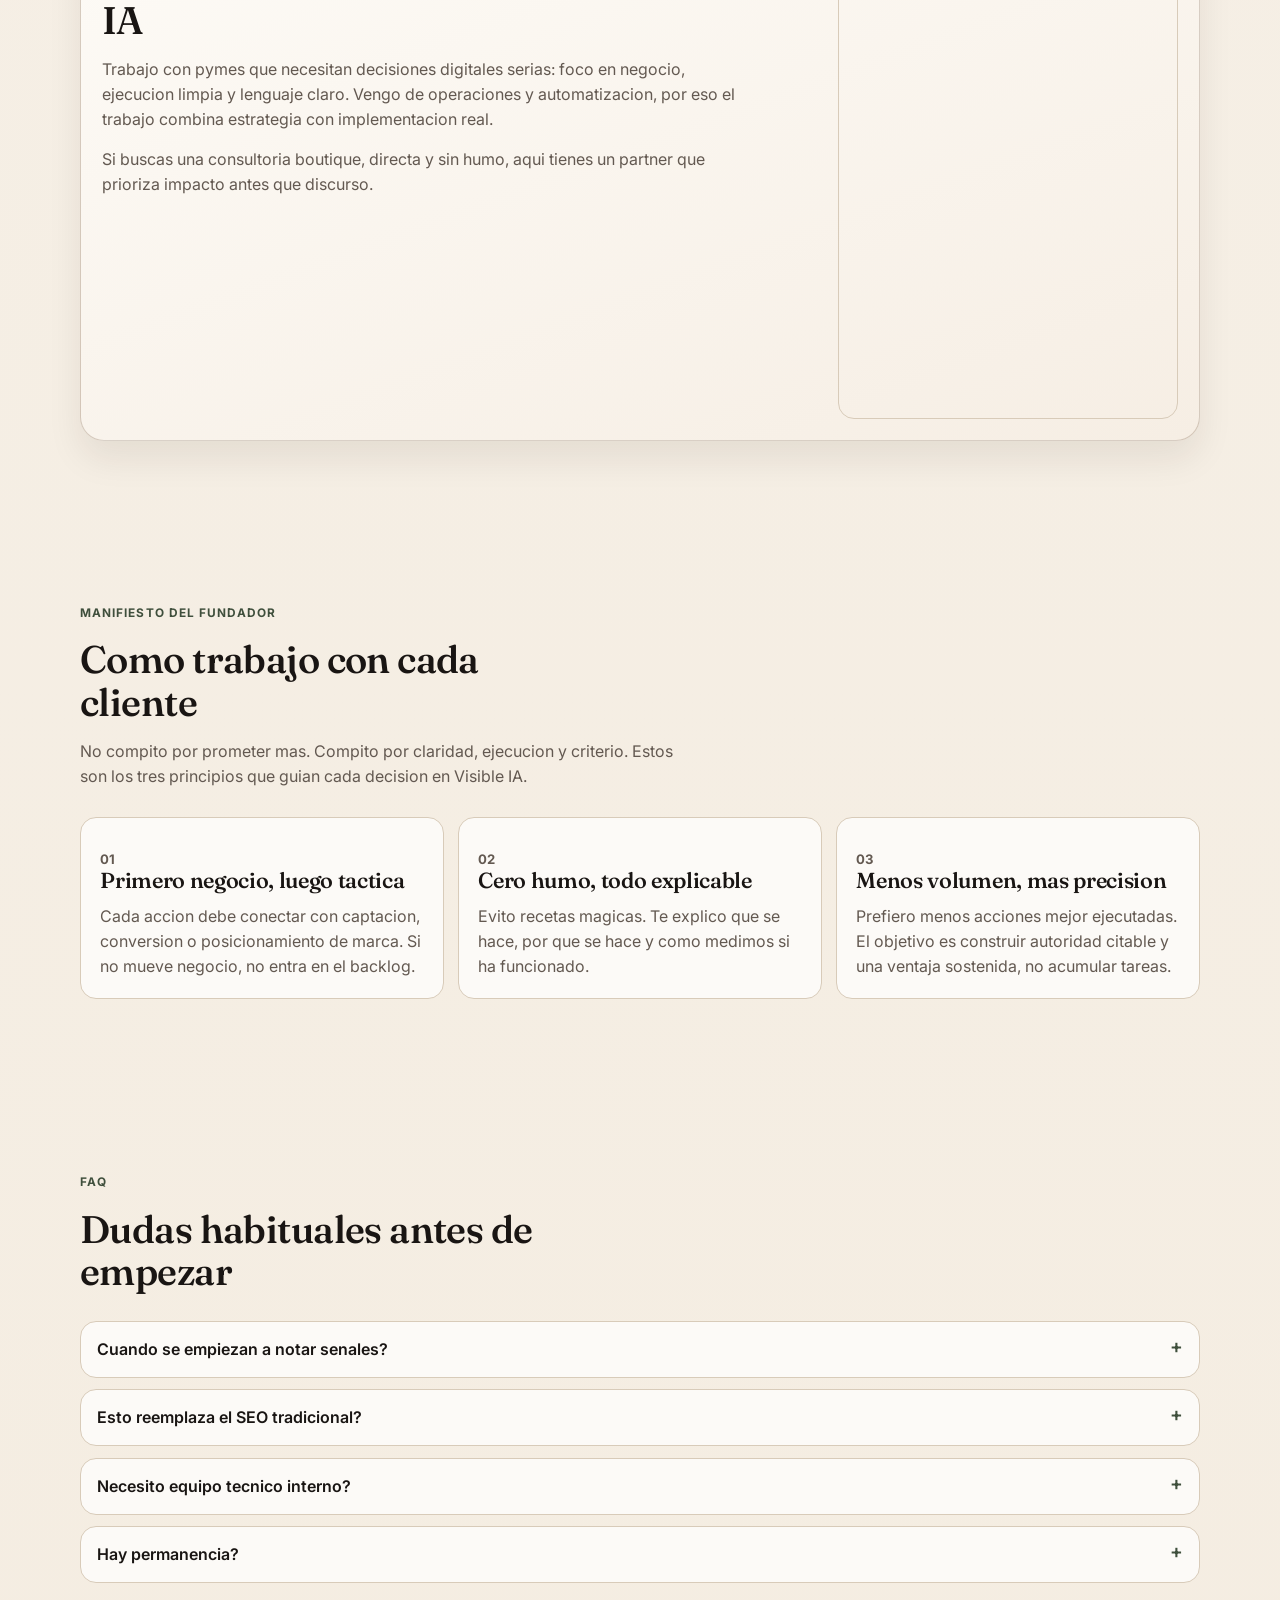
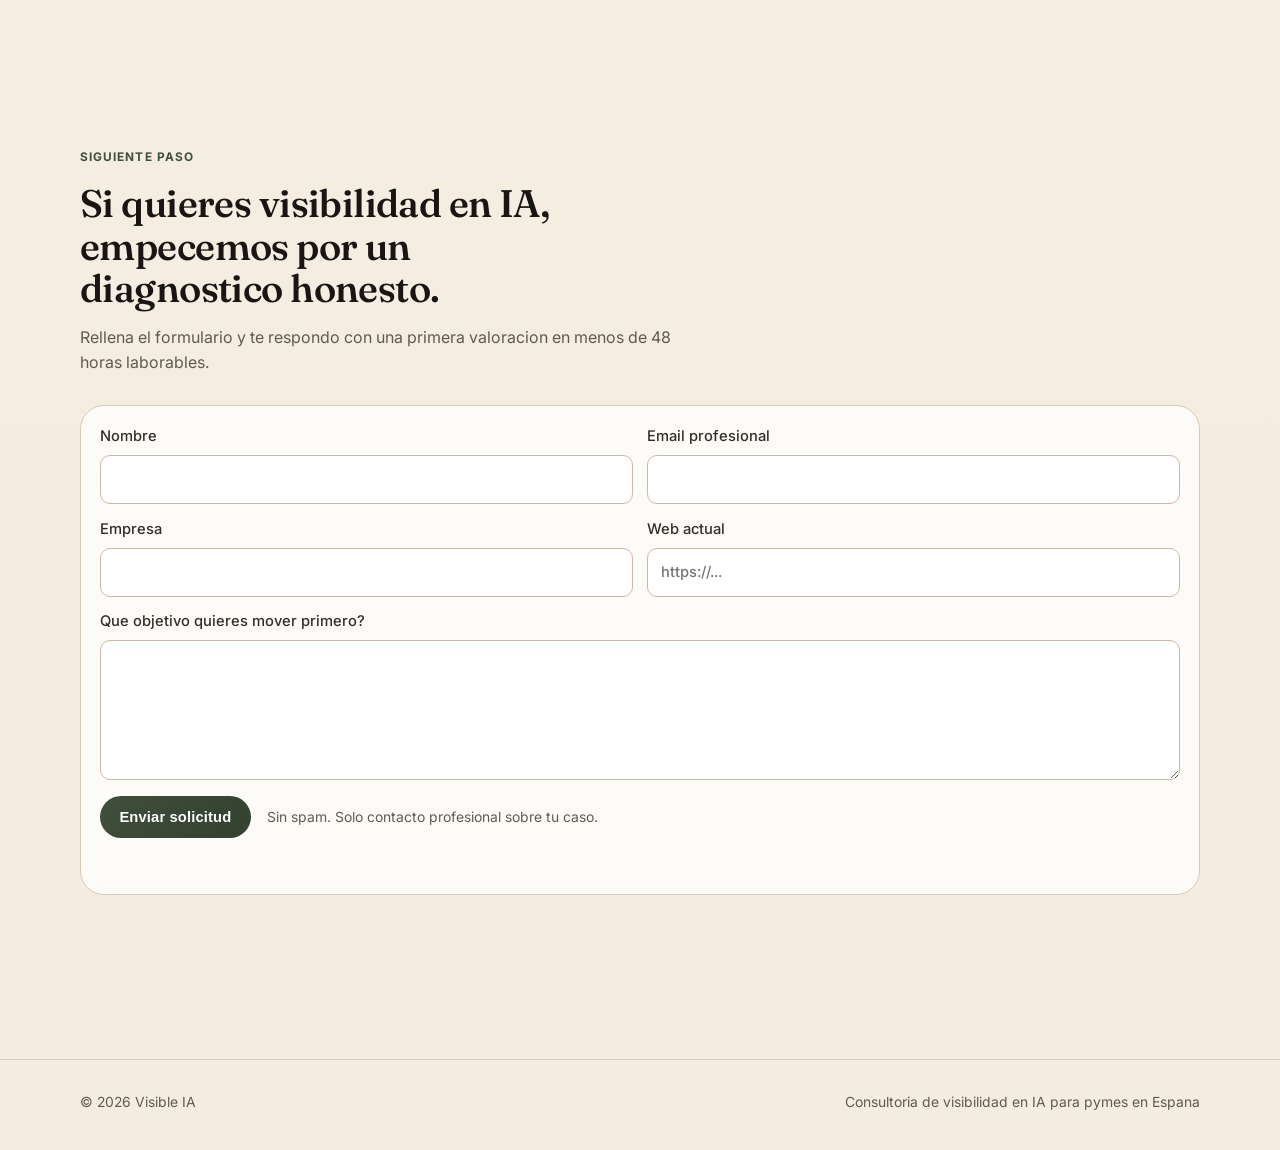
==== commit 132147c6: "Add files via upload" ====
--- a/index.html
+++ b/index.html
@@ -54,6 +54,7 @@
           <a href="#comparativa">Comparativa</a>
           <a href="#metodo">Metodo</a>
           <a href="#fundador">Perfil</a>
+          <a href="#manifiesto">Principios</a>
           <a href="#faq">FAQ</a>
           <a href="#contacto" class="btn btn-small">Hablar 20 min</a>
         </nav>
@@ -78,15 +79,30 @@
             <a class="btn btn-ghost" href="#servicios">Ver servicios</a>
           </div>
         </div>
-        <aside class="hero-panel" aria-label="Contexto de impacto GEO">
-          <p class="panel-label">Marco de trabajo</p>
-          <ul>
-            <li>Diagnostico de visibilidad en respuestas IA</li>
-            <li>Prioridades tecnicas y de contenido por impacto</li>
-            <li>Ejecucion semanal y medicion orientada a negocio</li>
-          </ul>
-          <div class="panel-footnote">Sin promesas vacias. Con plan y criterio.</div>
-        </aside>
+        <div class="hero-side">
+          <figure class="portrait-card">
+            <img
+              src="./assets/alvaro-visibleia.png"
+              alt="Alvaro, fundador de Visible IA"
+              width="540"
+              height="720"
+              loading="eager"
+            />
+            <figcaption>
+              <strong>Alvaro</strong>
+              <span>Founder-led consultoria boutique</span>
+            </figcaption>
+          </figure>
+          <aside class="hero-panel" aria-label="Contexto de impacto GEO">
+            <p class="panel-label">Marco de trabajo</p>
+            <ul>
+              <li>Diagnostico de visibilidad en respuestas IA</li>
+              <li>Prioridades tecnicas y de contenido por impacto</li>
+              <li>Ejecucion semanal y medicion orientada a negocio</li>
+            </ul>
+            <div class="panel-footnote">Sin promesas vacias. Con plan y criterio.</div>
+          </aside>
+        </div>
       </section>
 
       <section class="insights-band">
@@ -268,17 +284,64 @@
 
       <section class="shell founder" id="fundador">
         <div class="founder-card">
-          <p class="section-label">Perfil fundador</p>
-          <h2>Alvaro | Fundador de Visible IA</h2>
+          <div class="founder-copy">
+            <p class="section-label">Perfil fundador</p>
+            <h2>Alvaro | Fundador de Visible IA</h2>
+            <p>
+              Trabajo con pymes que necesitan decisiones digitales serias: foco en negocio,
+              ejecucion limpia y lenguaje claro. Vengo de operaciones y automatizacion, por eso
+              el trabajo combina estrategia con implementacion real.
+            </p>
+            <p>
+              Si buscas una consultoria boutique, directa y sin humo, aqui tienes un partner
+              que prioriza impacto antes que discurso.
+            </p>
+          </div>
+          <img
+            class="founder-photo"
+            src="./assets/alvaro-visibleia.png"
+            alt="Retrato profesional de Alvaro"
+            width="540"
+            height="720"
+            loading="lazy"
+          />
+        </div>
+      </section>
+
+      <section class="shell manifesto" id="manifiesto">
+        <div class="section-head">
+          <p class="section-label">Manifiesto del fundador</p>
+          <h2>Como trabajo con cada cliente</h2>
           <p>
-            Trabajo con pymes que necesitan decisiones digitales serias: foco en negocio,
-            ejecucion limpia y lenguaje claro. Vengo de operaciones y automatizacion, por eso
-            el trabajo combina estrategia con implementacion real.
-          </p>
-          <p>
-            Si buscas una consultoria boutique, directa y sin humo, aqui tienes un partner
-            que prioriza impacto antes que discurso.
-          </p>
+            No compito por prometer mas. Compito por claridad, ejecucion y criterio.
+            Estos son los tres principios que guian cada decision en Visible IA.
+          </p>
+        </div>
+        <div class="manifesto-grid">
+          <article>
+            <p class="step-index">01</p>
+            <h3>Primero negocio, luego tactica</h3>
+            <p>
+              Cada accion debe conectar con captacion, conversion o posicionamiento de marca.
+              Si no mueve negocio, no entra en el backlog.
+            </p>
+          </article>
+          <article>
+            <p class="step-index">02</p>
+            <h3>Cero humo, todo explicable</h3>
+            <p>
+              Evito recetas magicas. Te explico que se hace, por que se hace y como medimos
+              si ha funcionado.
+            </p>
+          </article>
+          <article>
+            <p class="step-index">03</p>
+            <h3>Menos volumen, mas precision</h3>
+            <p>
+              Prefiero menos acciones mejor ejecutadas. El objetivo es construir autoridad
+              citable y una ventaja sostenida, no acumular tareas.
+            </p>
+          </article>
         </div>
       </section>
 
--- a/styles.css
+++ b/styles.css
@@ -183,8 +183,46 @@
   display: grid;
   grid-template-columns: 1.2fr 0.8fr;
   gap: 2rem;
-  align-items: end;
+  align-items: start;
   padding-top: 6.4rem;
+}
+
+.hero-side {
+  display: grid;
+  gap: 1rem;
+}
+
+.portrait-card {
+  margin: 0;
+  background: rgba(255, 255, 255, 0.74);
+  border: 1px solid var(--line);
+  border-radius: var(--radius-l);
+  overflow: hidden;
+  box-shadow: var(--shadow);
+}
+
+.portrait-card img {
+  display: block;
+  width: 100%;
+  height: auto;
+  object-fit: cover;
+  aspect-ratio: 4 / 5;
+}
+
+.portrait-card figcaption {
+  display: grid;
+  gap: 0.2rem;
+  padding: 0.9rem 1rem 1rem;
+}
+
+.portrait-card figcaption strong {
+  font-family: "Fraunces", serif;
+  font-size: 1.1rem;
+}
+
+.portrait-card figcaption span {
+  color: var(--muted);
+  font-size: 0.9rem;
 }
 
 .hero-actions {
@@ -474,12 +512,48 @@
   border-radius: var(--radius-l);
   background: linear-gradient(160deg, #fffefb 0%, #f6eee4 100%);
   box-shadow: var(--shadow);
-  padding: 1.8rem;
-  max-width: 880px;
+  padding: 1.3rem;
+  display: grid;
+  grid-template-columns: 1.2fr 0.8fr;
+  gap: 1.2rem;
+  align-items: center;
 }
 
 .founder-card p {
   margin: 1rem 0 0;
+  color: var(--muted);
+}
+
+.founder-photo {
+  width: 100%;
+  max-width: 340px;
+  border-radius: var(--radius-m);
+  border: 1px solid var(--line);
+  justify-self: end;
+  object-fit: cover;
+  aspect-ratio: 4 / 5;
+}
+
+.manifesto {
+  padding-top: 4.6rem;
+}
+
+.manifesto-grid {
+  margin-top: 1.8rem;
+  display: grid;
+  grid-template-columns: repeat(3, minmax(0, 1fr));
+  gap: 0.9rem;
+}
+
+.manifesto-grid article {
+  background: rgba(255, 255, 255, 0.72);
+  border: 1px solid var(--line);
+  border-radius: var(--radius-m);
+  padding: 1.2rem;
+}
+
+.manifesto-grid p {
+  margin: 0.7rem 0 0;
   color: var(--muted);
 }
 
@@ -630,7 +704,8 @@
 
   .hero,
   .problem-opportunity,
-  .technical-edge {
+  .technical-edge,
+  .founder-card {
     grid-template-columns: 1fr;
   }
 
@@ -639,6 +714,10 @@
   }
 
   .comparison-grid {
+    grid-template-columns: 1fr;
+  }
+
+  .manifesto-grid {
     grid-template-columns: 1fr;
   }
 
@@ -685,6 +764,11 @@
     padding-top: 4.8rem;
   }
 
+  .founder-photo {
+    max-width: 280px;
+    justify-self: start;
+  }
+
   .insights-grid {
     grid-template-columns: 1fr;
     gap: 0;
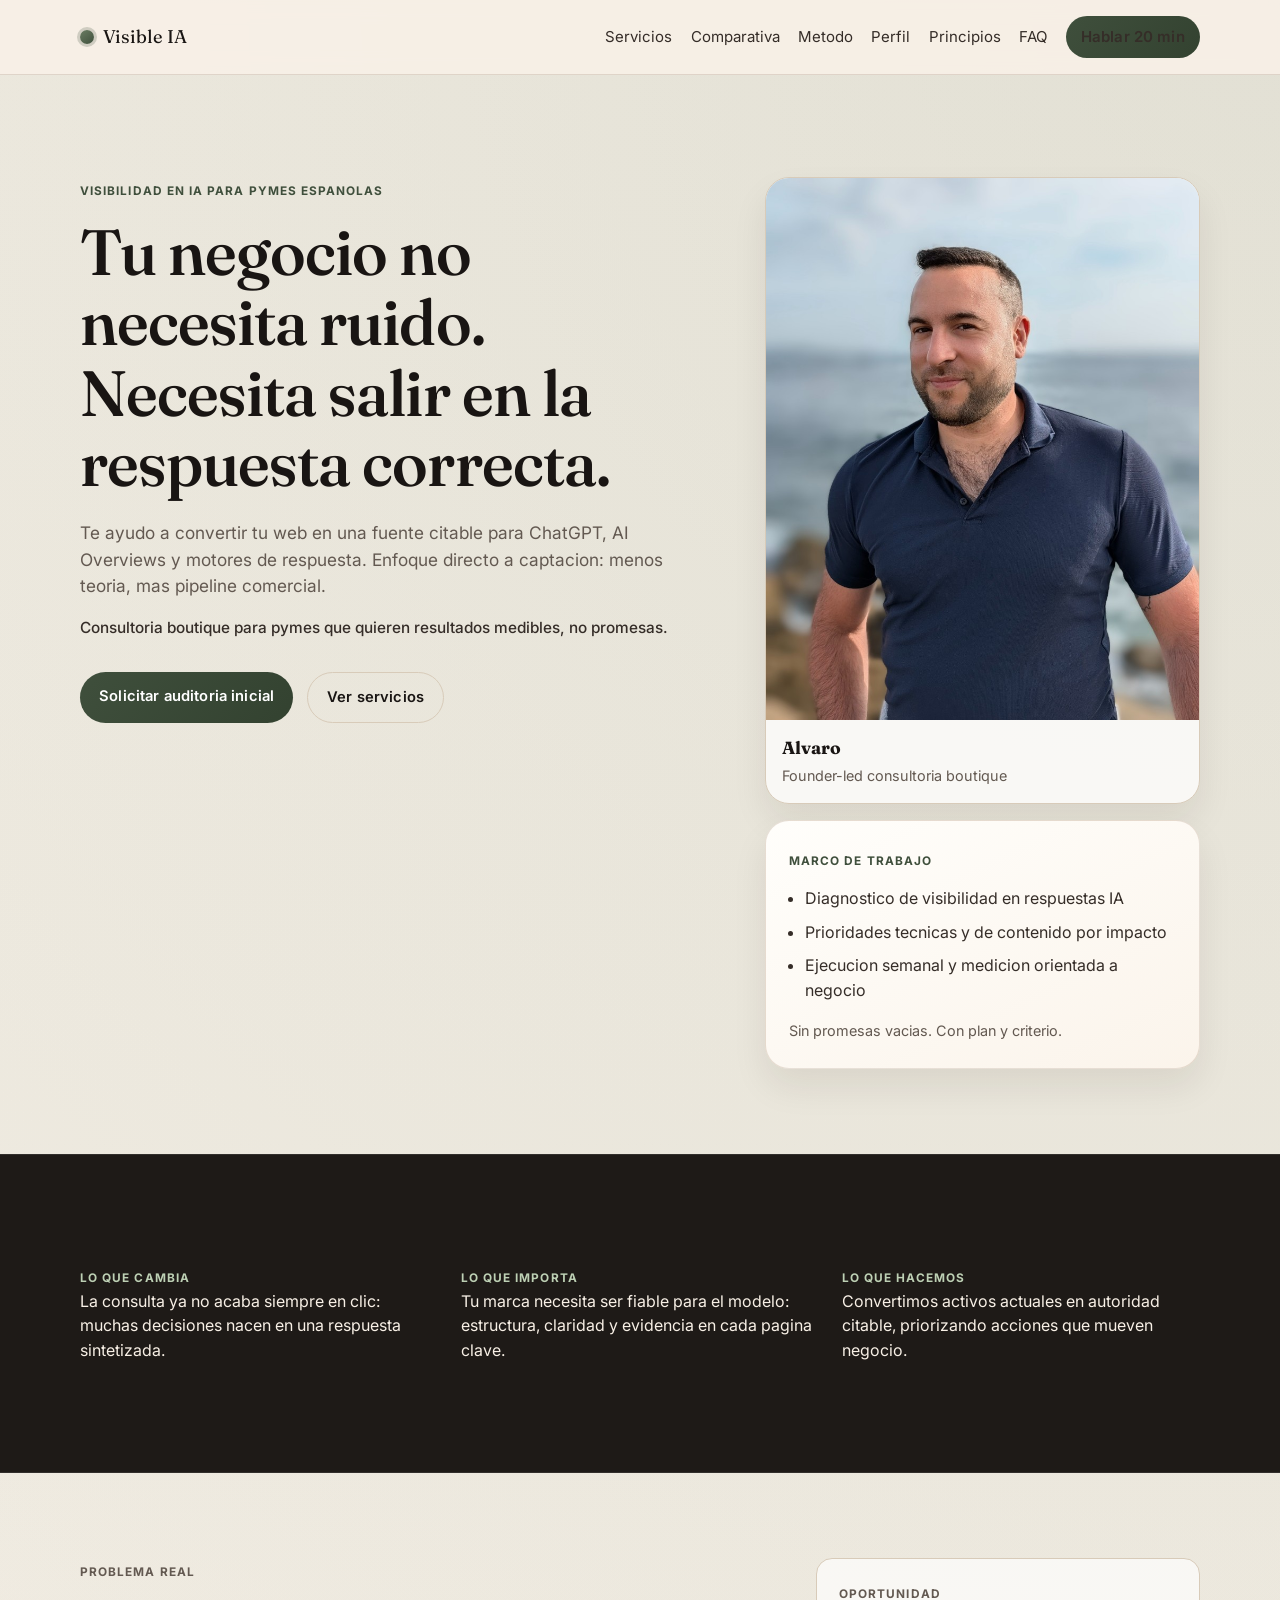
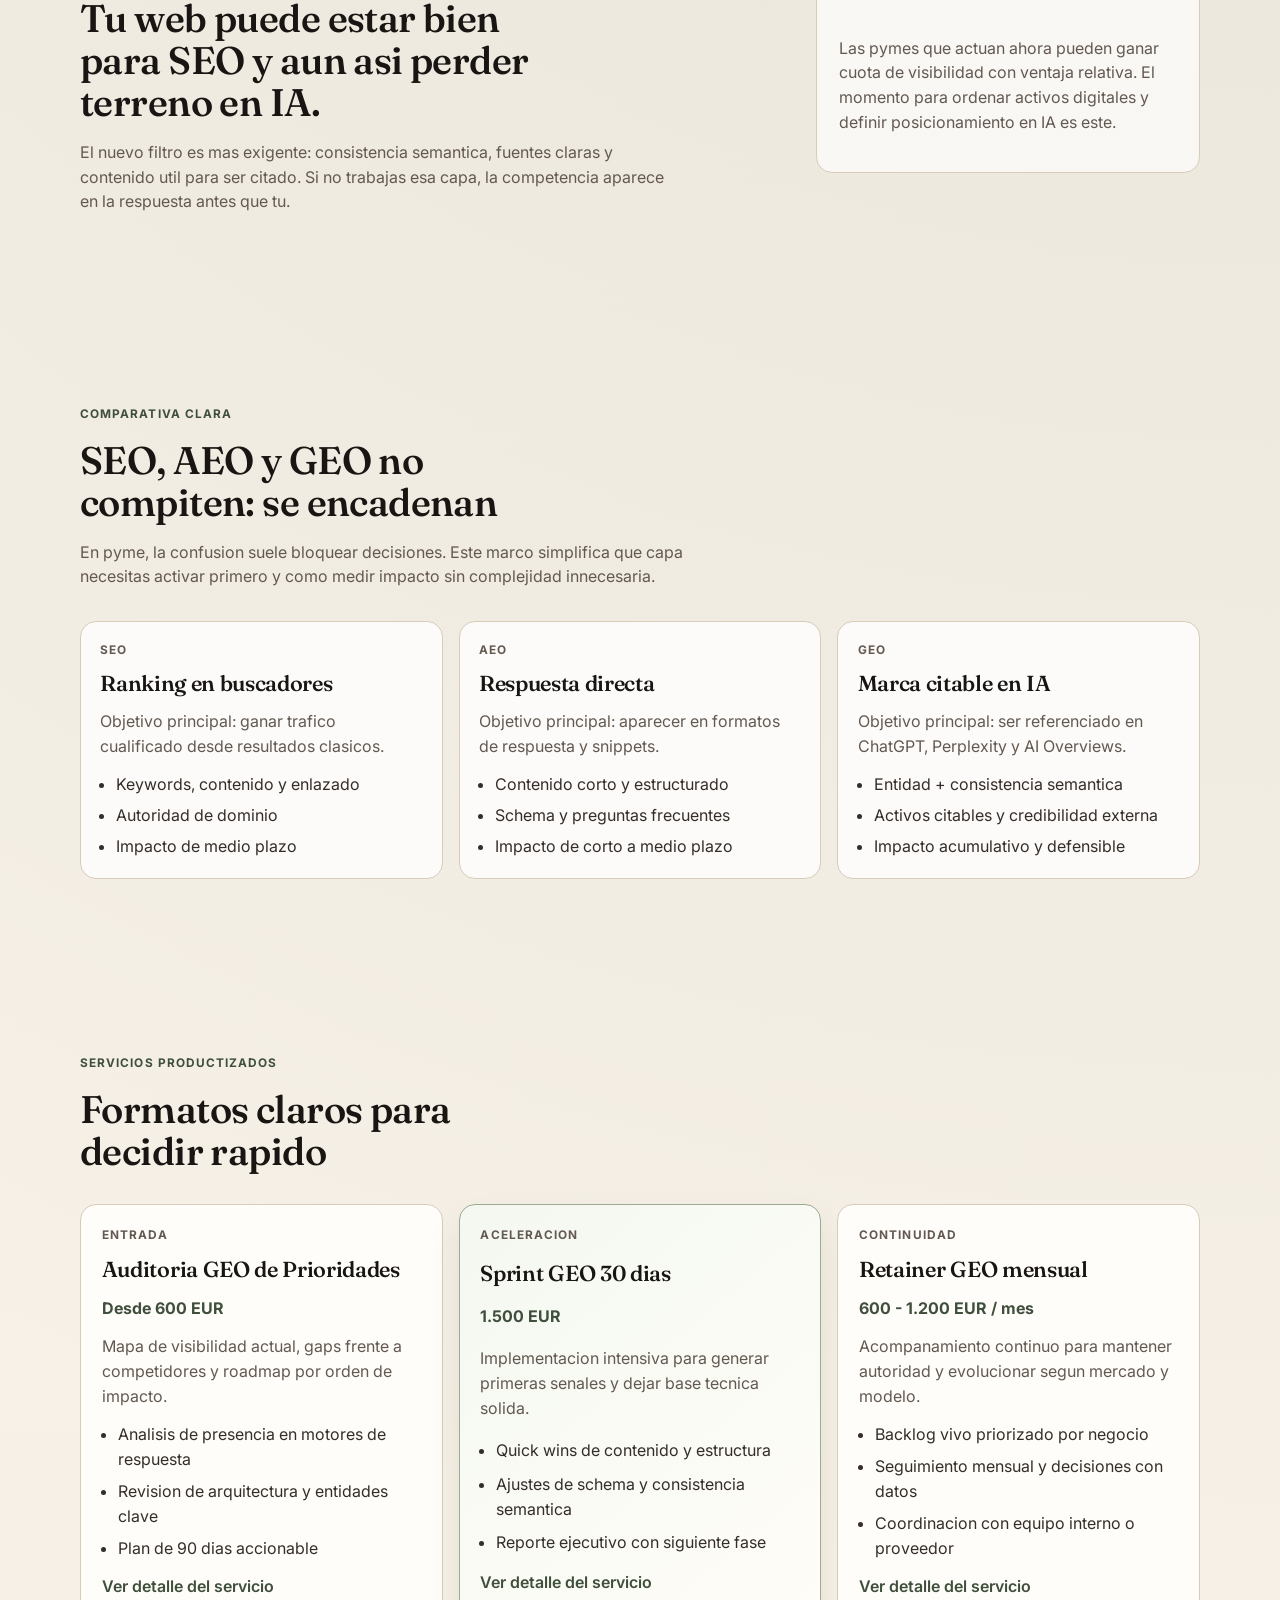
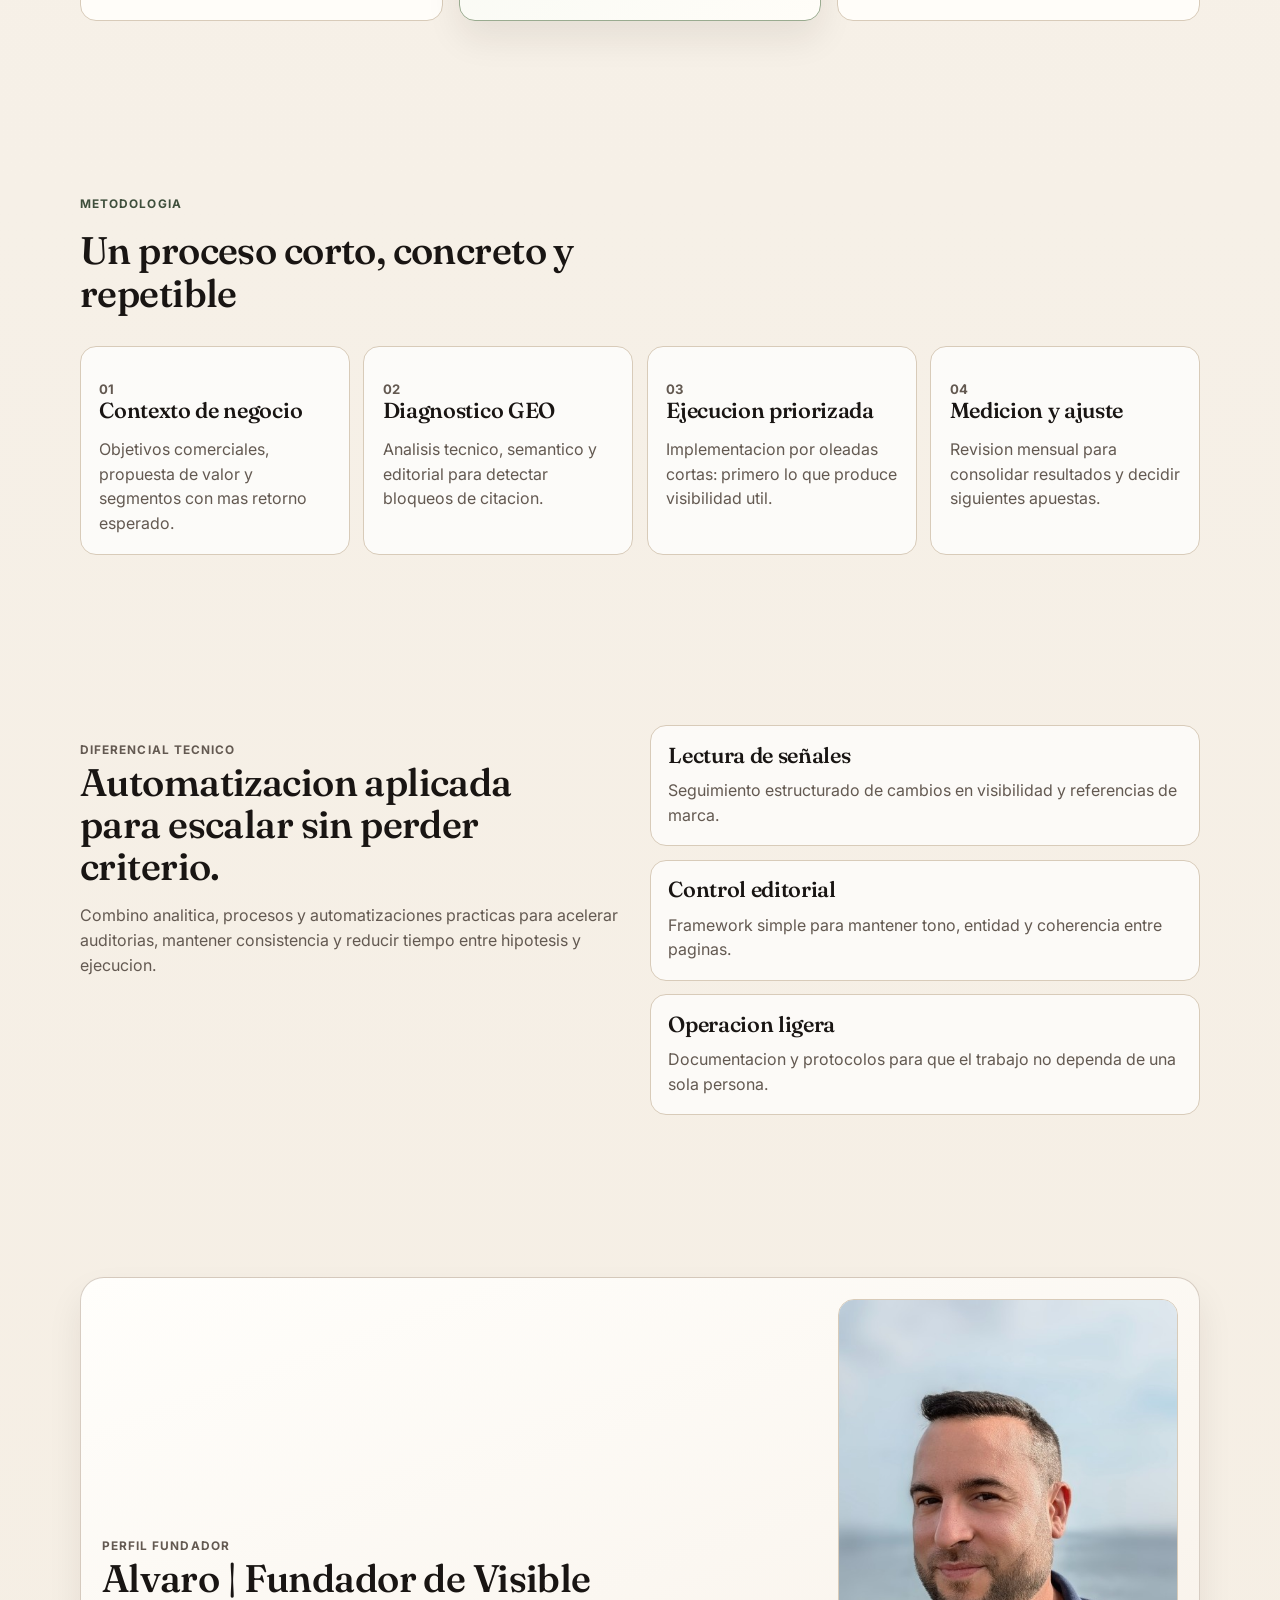
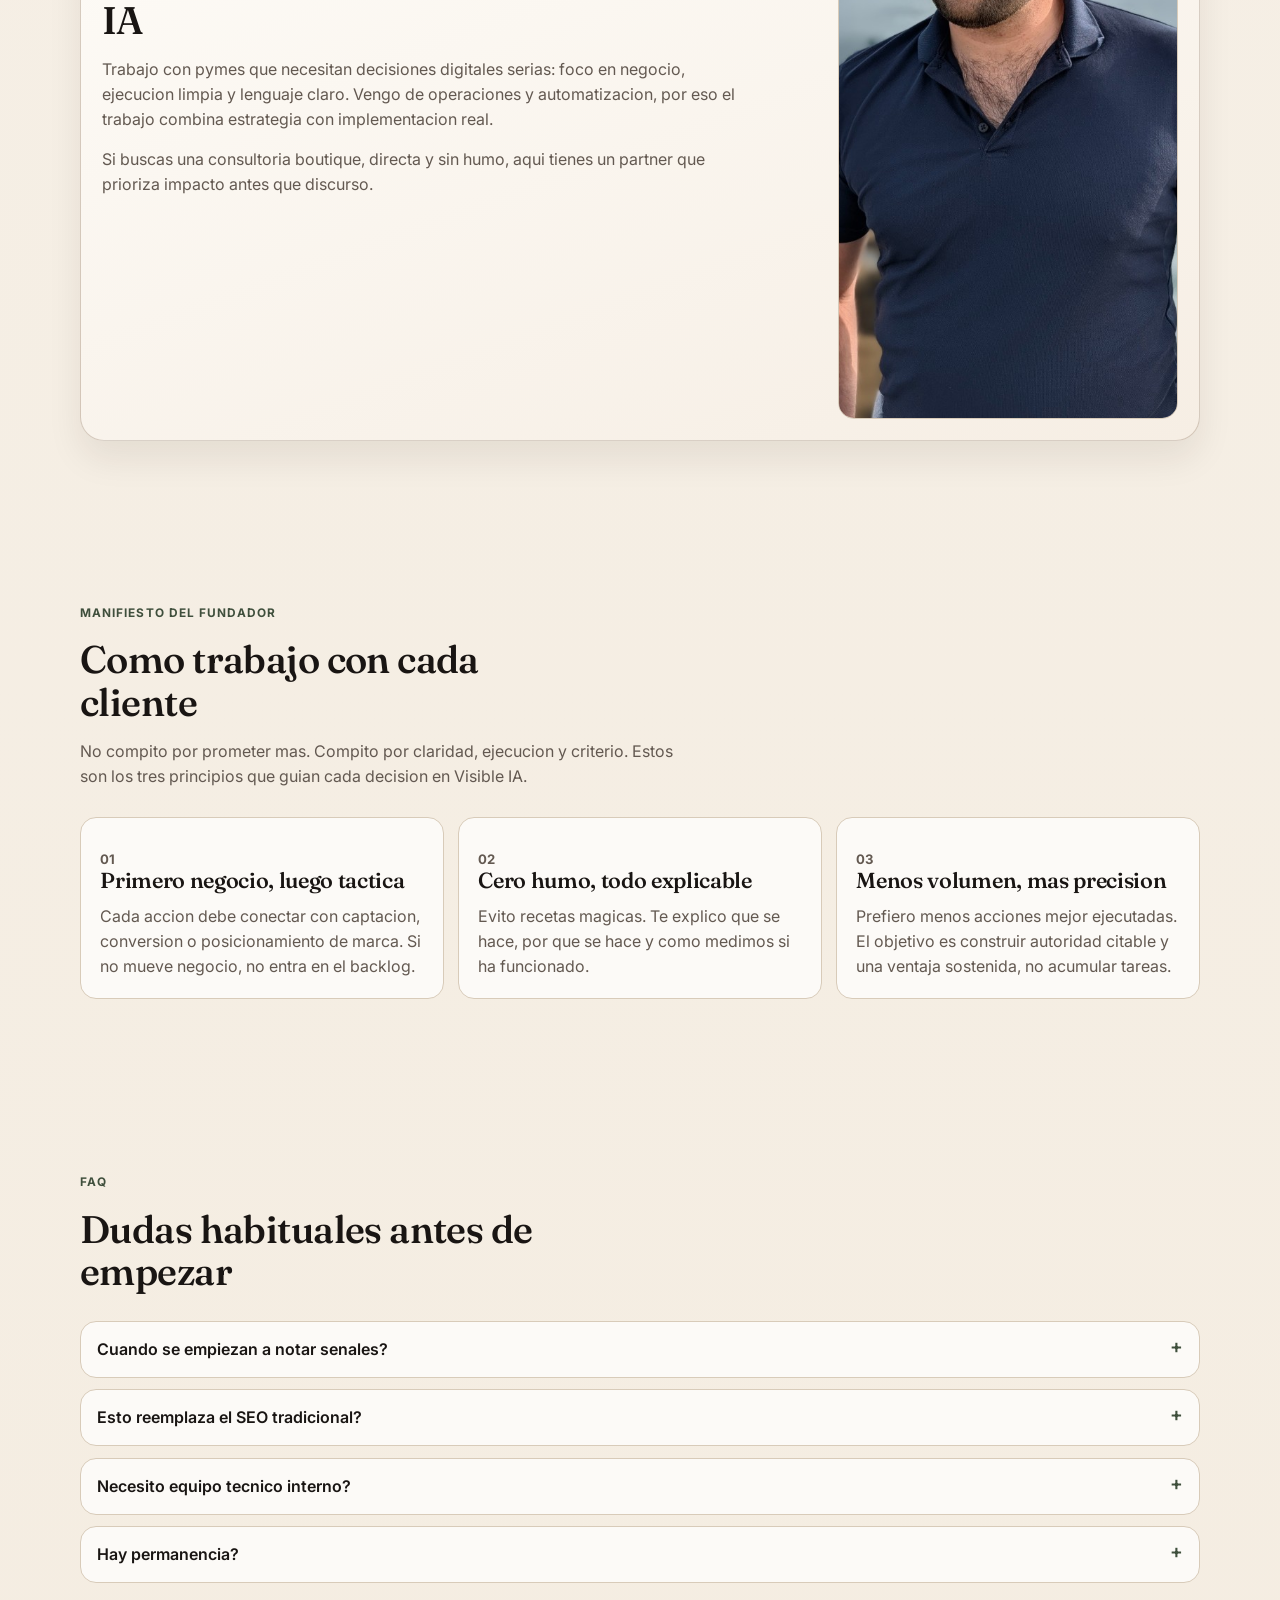
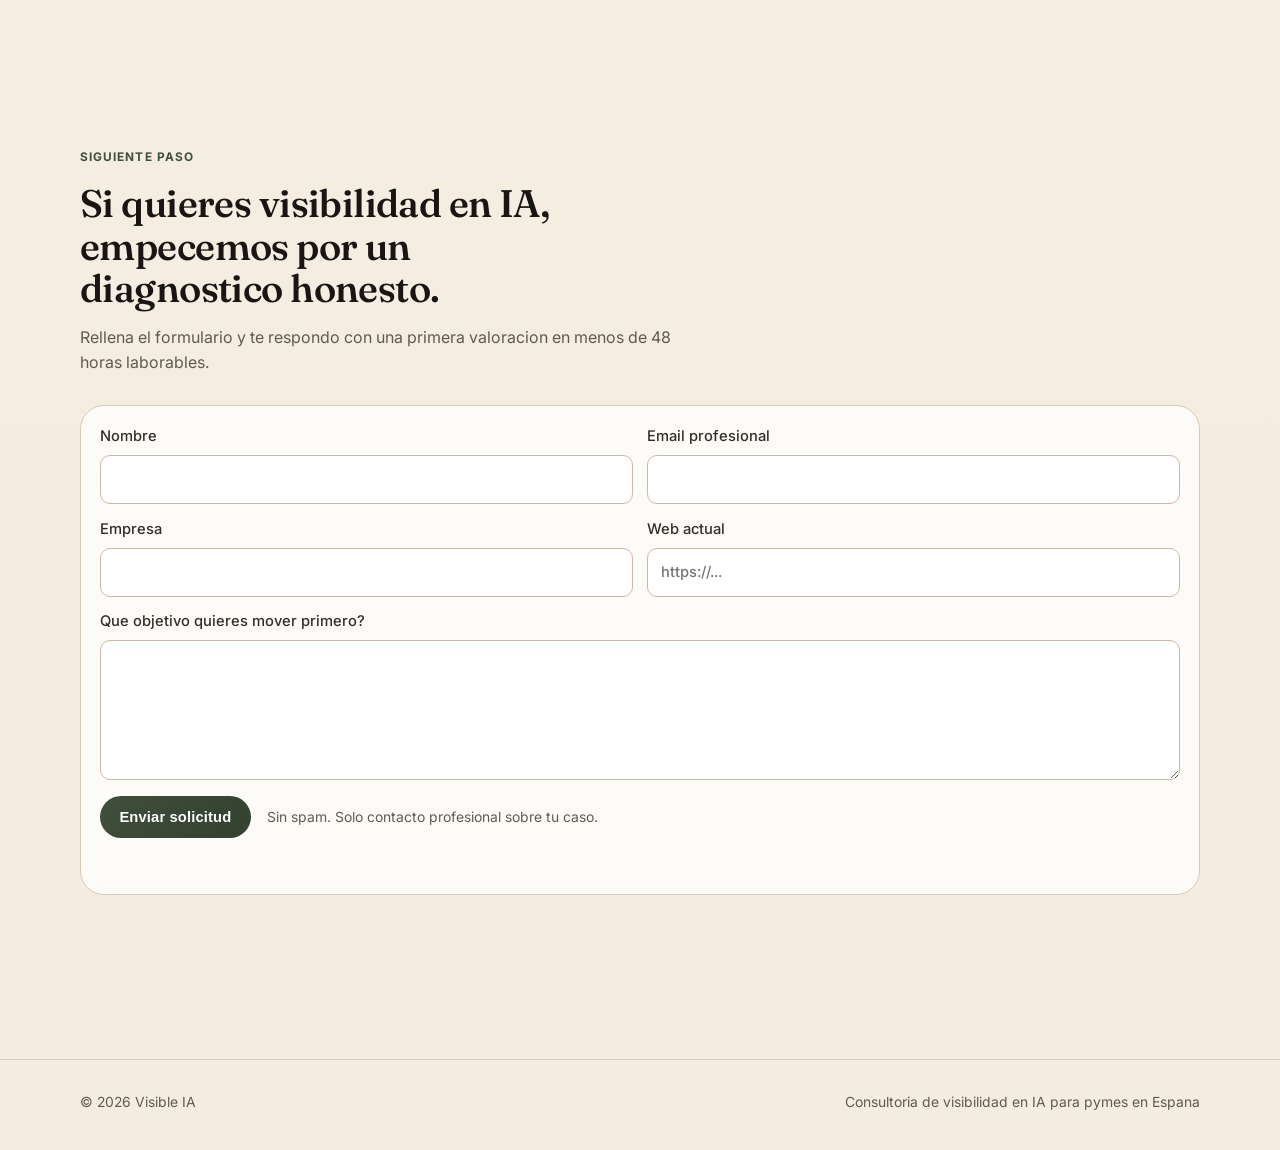
==== commit 9aca368f: "Add files via upload" ====
--- a/index.html
+++ b/index.html
@@ -82,7 +82,7 @@
         <div class="hero-side">
           <figure class="portrait-card">
             <img
-              src="./assets/alvaro-visibleia.png"
+              src="./alvaro-visibleia.png"
               alt="Alvaro, fundador de Visible IA"
               width="540"
               height="720"
@@ -299,7 +299,7 @@
           </div>
           <img
             class="founder-photo"
-            src="./assets/alvaro-visibleia.png"
+            src="./alvaro-visibleia.png"
             alt="Retrato profesional de Alvaro"
             width="540"
             height="720"
